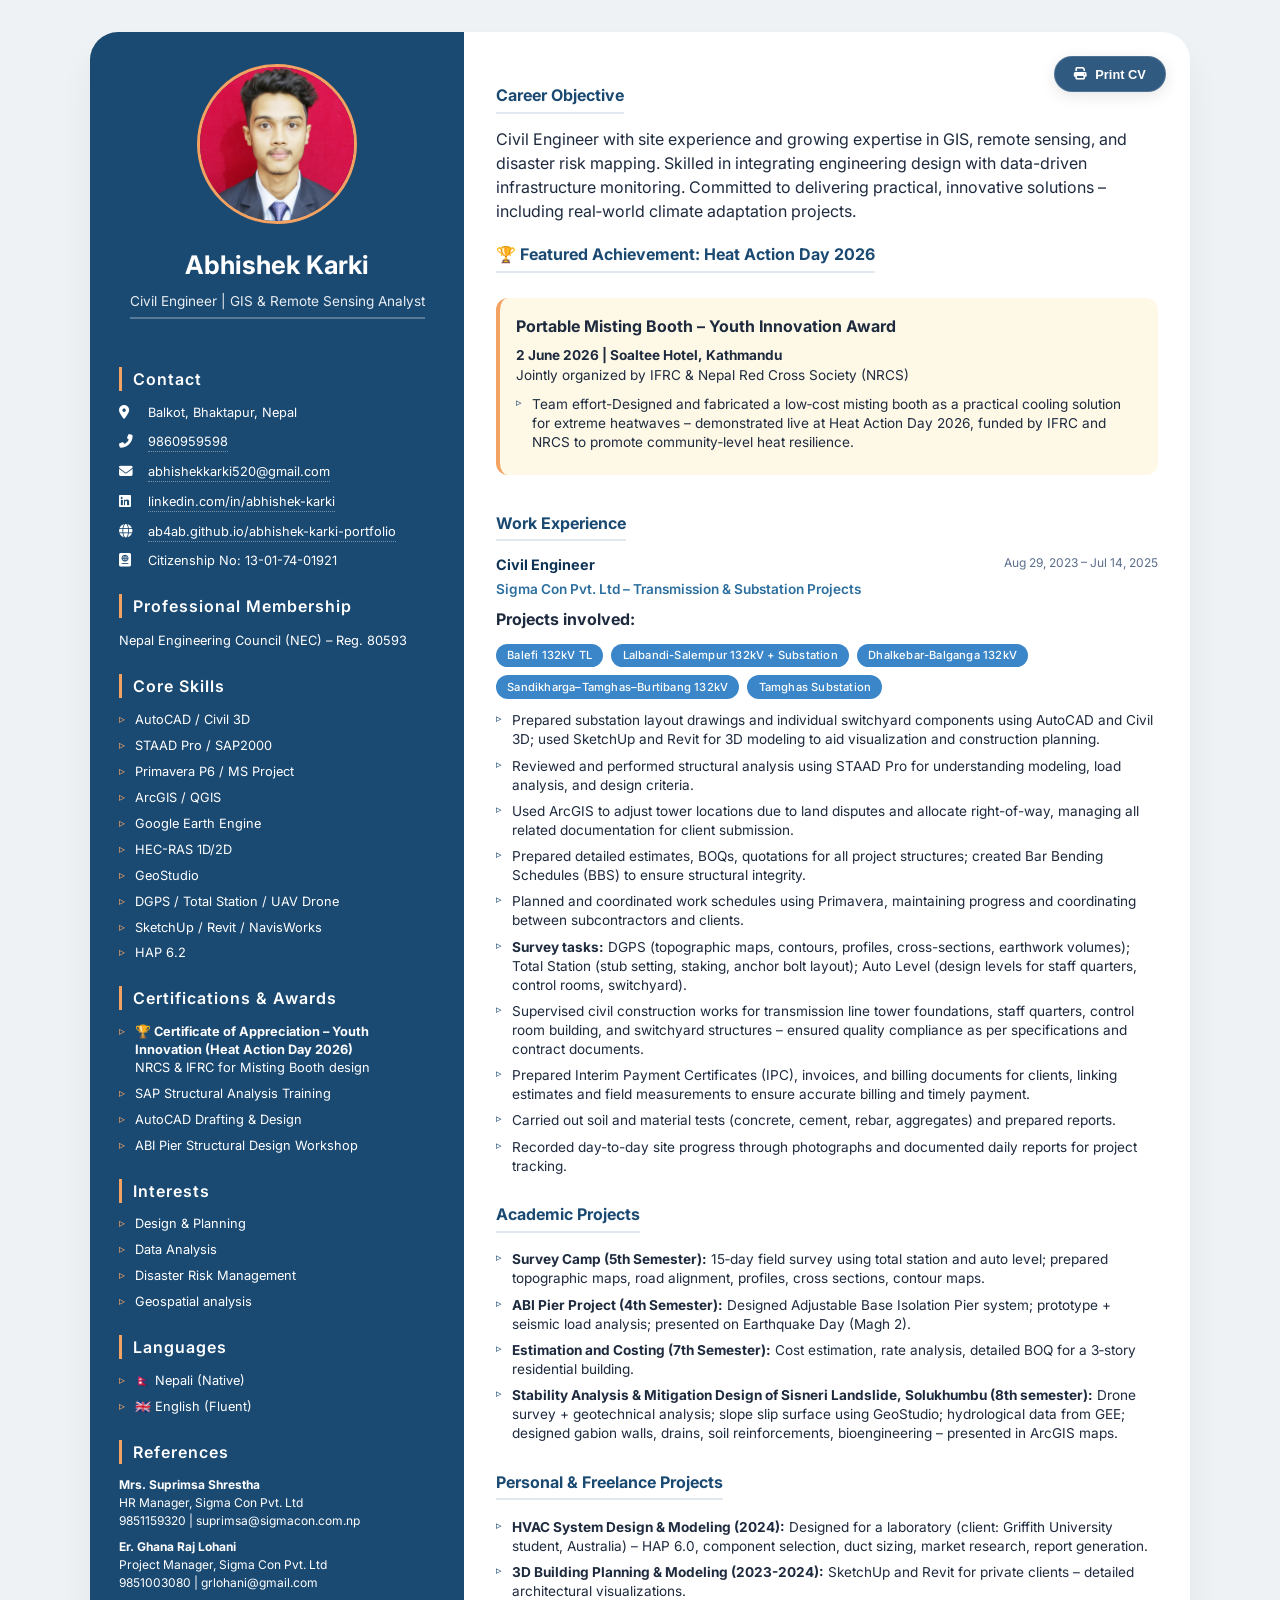
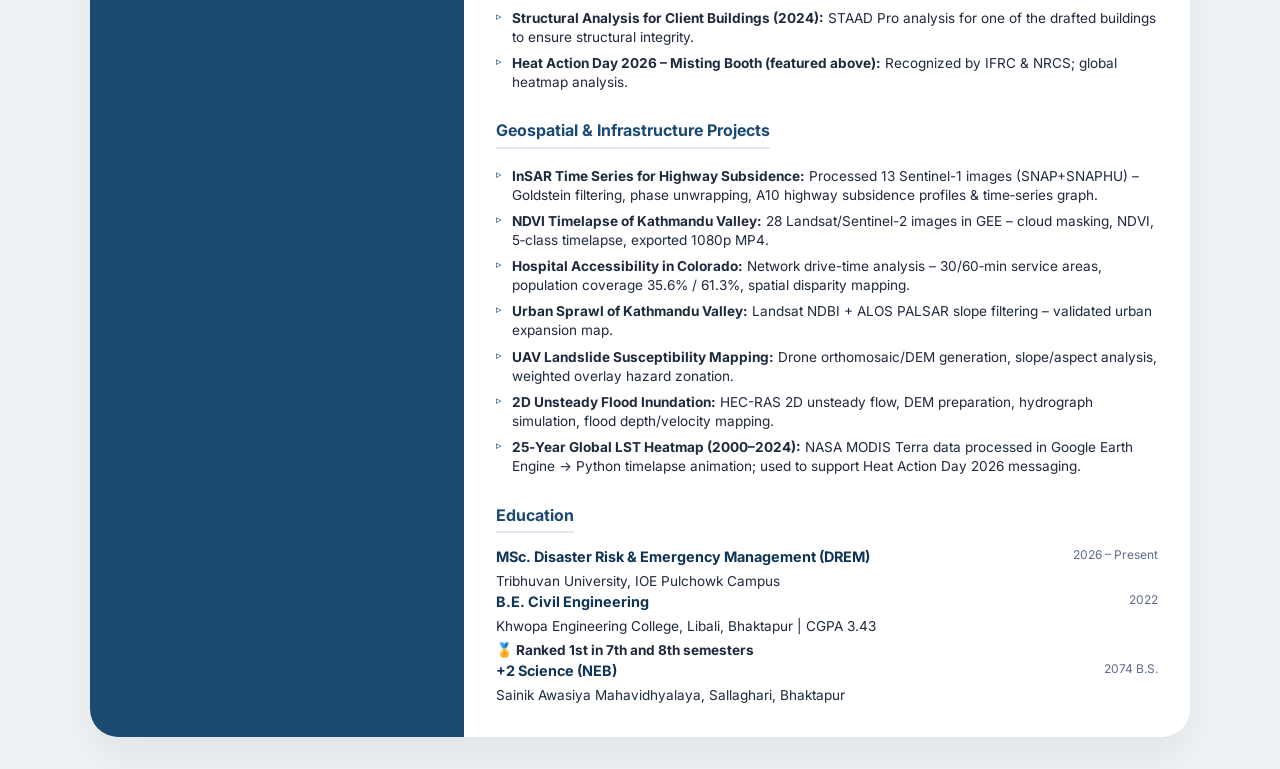
==== cv.html @ b24aa4c2 "cv" ====
<!DOCTYPE html>
<html lang="en">
<head>
  <meta charset="UTF-8">
  <meta name="viewport" content="width=device-width, initial-scale=1.0">
  <title>Abhishek Karki – CV</title>
  <link href="https://fonts.googleapis.com/css2?family=Inter:wght@300;400;500;600;700&display=swap" rel="stylesheet">
  <link rel="stylesheet" href="https://cdnjs.cloudflare.com/ajax/libs/font-awesome/6.4.0/css/all.min.css">
  <style>
    * { margin: 0; padding: 0; box-sizing: border-box; }
    body {
      background: #eef2f5;
      font-family: 'Inter', sans-serif;
      color: #1e2a3e;
      padding: 2rem;
      line-height: 1.5;
    }
    .cv-container {
      max-width: 1100px;
      margin: 0 auto;
      background: white;
      border-radius: 28px;
      box-shadow: 0 20px 35px rgba(0,0,0,0.05);
      overflow: hidden;
      position: relative;
    }
    .cv-inner {
      display: grid;
      grid-template-columns: 34% 66%;
    }
    .sidebar {
      background: #1a4972;
      color: white;
      padding: 2rem 1.8rem;
      text-align: center;
    }
    .profile-photo {
      width: 160px;
      height: 160px;
      border-radius: 50%;
      object-fit: cover;
      border: 3px solid #f4a261;
      margin-bottom: 1rem;
      background: #eef2fa;
    }
    .name { font-size: 1.6rem; font-weight: 700; margin-bottom: 0.25rem; }
    .title {
      font-size: 0.85rem;
      opacity: 0.9;
      margin-bottom: 1.5rem;
      border-bottom: 2px solid rgba(255,255,255,0.3);
      display: inline-block;
      padding-bottom: 0.3rem;
    }
    .section-title {
      font-size: 1rem;
      font-weight: 600;
      margin: 1.5rem 0 0.8rem 0;
      letter-spacing: 1px;
      border-left: 3px solid #f4a261;
      padding-left: 0.7rem;
      text-align: left;
    }
    .contact-info p {
      font-size: 0.8rem;
      margin-bottom: 0.6rem;
      display: flex;
      align-items: center;
      gap: 0.6rem;
      text-align: left;
    }
    .contact-info i { width: 1.2rem; font-size: 0.85rem; }
    .contact-info a {
      color: white;
      text-decoration: none;
      border-bottom: 1px dotted rgba(255,255,255,0.4);
      transition: border-color 0.2s;
    }
    .contact-info a:hover {
      border-bottom-color: #f4a261;
    }
    .skill-list {
      list-style: none;
      padding-left: 0;
      margin-top: 0.3rem;
      text-align: left;
    }
    .skill-list li {
      font-size: 0.8rem;
      margin-bottom: 0.5rem;
      padding-left: 1rem;
      position: relative;
      line-height: 1.4;
    }
    .skill-list li::before {
      content: "▹";
      position: absolute;
      left: 0;
      color: #f4a261;
      font-size: 0.75rem;
    }
    .main-content { padding: 2rem; }
    .main-section-title {
      font-size: 1rem;
      font-weight: 700;
      color: #1a4972;
      margin: 1.2rem 0 0.8rem 0;
      border-bottom: 2px solid #e2e8f0;
      padding-bottom: 0.3rem;
      display: inline-block;
    }
    .job-header {
      display: flex;
      justify-content: space-between;
      flex-wrap: wrap;
      font-weight: 700;
      margin-bottom: 0.2rem;
    }
    .job-title { font-size: 0.9rem; color: #0f3455; }
    .job-date { font-weight: normal; font-size: 0.75rem; color: #5b6e8c; }
    .company { font-weight: 600; font-size: 0.85rem; color: #2c6e9e; margin-bottom: 0.5rem; }
    .job-list, .project-list {
      list-style: none;
      padding-left: 0;
      margin-top: 0.3rem;
    }
    .job-list li, .project-list li {
      font-size: 0.85rem;
      margin-bottom: 0.45rem;
      padding-left: 1rem;
      position: relative;
      line-height: 1.4;
    }
    .job-list li::before, .project-list li::before {
      content: "▹";
      position: absolute;
      left: 0;
      color: #1a4972;
      font-size: 0.7rem;
    }
    .project-badge-list {
      display: flex;
      flex-wrap: wrap;
      gap: 0.5rem;
      margin: 0.8rem 0;
    }
    .project-badge {
      background: #3a86c8;
      color: white;
      padding: 0.2rem 0.7rem;
      border-radius: 30px;
      font-size: 0.7rem;
      font-weight: 500;
      letter-spacing: 0.2px;
      white-space: nowrap;
    }
    .edu-detail { margin-top: 0.2rem; font-size: 0.85rem; }

    .print-btn {
      position: absolute;
      top: 1.5rem;
      right: 1.5rem;
      padding: 0.6rem 1.2rem;
      border: 1px solid rgba(255,255,255,0.15);
      border-radius: 40px;
      background: rgba(26, 73, 114, 0.9);
      color: white;
      font-size: 0.8rem;
      font-weight: 600;
      cursor: pointer;
      display: flex;
      align-items: center;
      gap: 0.5rem;
      box-shadow: 0 4px 15px rgba(0,0,0,0.1);
      transition: all 0.2s ease;
      z-index: 100;
    }
    .print-btn:hover {
      background: #f4a261;
      transform: translateY(-2px);
      box-shadow: 0 6px 20px rgba(244,162,97,0.3);
    }
    @media print {
      .print-btn { display: none !important; }
      body { padding: 0 !important; background: white !important; }
      .cv-container { box-shadow: none !important; border-radius: 0 !important; max-width: 100% !important; margin: 0 !important; }
    }

    @media (max-width: 700px) {
      .cv-inner { grid-template-columns: 1fr; }
      body { padding: 1rem; }
      .profile-photo { width: 130px; height: 130px; }
      .print-btn { top: 1rem; right: 1rem; padding: 0.5rem 1rem; }
      .project-badge { white-space: normal; font-size: 0.65rem; }
    }
  </style>
</head>
<body>
<div class="cv-container">
  <button onclick="window.print()" class="print-btn" title="Print Resume"><i class="fas fa-print"></i> Print CV</button>
  <div class="cv-inner">
    <div class="sidebar">
      <img src="assets/cv.jpg" alt="Abhishek Karki" class="profile-photo">
      <div class="name">Abhishek Karki</div>
      <div class="title">Civil Engineer | GIS & Remote Sensing Analyst</div>
      
      <div class="section-title">Contact</div>
      <div class="contact-info">
        <p><i class="fas fa-map-marker-alt"></i> Balkot, Bhaktapur, Nepal</p>
        <p><i class="fas fa-phone-alt"></i> <a href="tel:9860959598">9860959598</a></p>
        <p><i class="fas fa-envelope"></i> <a href="mailto:abhishekkarki520@gmail.com">abhishekkarki520@gmail.com</a></p>
        <p><i class="fab fa-linkedin"></i> <a href="https://linkedin.com/in/abhishek-karki-9b034524a" target="_blank" rel="noopener noreferrer">linkedin.com/in/abhishek-karki</a></p>
        <p><i class="fas fa-globe"></i> <a href="https://ab4ab.github.io/abhishek-karki-portfolio/" target="_blank" rel="noopener noreferrer">ab4ab.github.io/abhishek-karki-portfolio</a></p>
        <p><i class="fas fa-passport"></i> Citizenship No: 13-01-74-01921</p>
      </div>

      <div class="section-title">Professional Membership</div>
      <div style="text-align: left; font-size: 0.8rem; margin-bottom: 0.5rem;">Nepal Engineering Council (NEC) – Reg. 80593</div>

      <div class="section-title">Core Skills</div>
      <ul class="skill-list"><li>AutoCAD / Civil 3D</li><li>STAAD Pro / SAP2000</li><li>Primavera P6 / MS Project</li><li>ArcGIS / QGIS</li><li>Google Earth Engine</li><li>HEC-RAS 1D/2D</li><li>GeoStudio</li><li>DGPS / Total Station / UAV Drone</li><li>SketchUp / Revit / NavisWorks</li><li>HAP 6.2</li></ul>

      <div class="section-title">Certifications & Awards</div>
      <ul class="skill-list">
         <li><strong>🏆 Certificate of Appreciation – Youth Innovation (Heat Action Day 2026)</strong><br>NRCS & IFRC for Misting Booth design</li>
         <li>SAP Structural Analysis Training</li>
        <li>AutoCAD Drafting & Design</li>
        <li>ABI Pier Structural Design Workshop</li>
       
      </ul>

      <div class="section-title">Interests</div>
      <ul class="skill-list"><li>Design & Planning</li><li>Data Analysis</li><li>Disaster Risk Management</li><li>Geospatial analysis</li></ul>

      <div class="section-title">Languages</div>
      <ul class="skill-list"><li>🇳🇵 Nepali (Native)</li><li>🇬🇧 English (Fluent)</li></ul>

      <div class="section-title">References</div>
      <div style="font-size: 0.75rem; margin-top: 0.3rem; text-align: left;">
        <p><strong>Mrs. Suprimsa Shrestha</strong><br>HR Manager, Sigma Con Pvt. Ltd<br>9851159320 | suprimsa@sigmacon.com.np</p>
        <p style="margin-top: 0.5rem;"><strong>Er. Ghana Raj Lohani</strong><br>Project Manager, Sigma Con Pvt. Ltd<br>9851003080 | grlohani@gmail.com</p>
      </div>
    </div>

    <div class="main-content">
      <div class="main-section-title">Career Objective</div>
      <p>Civil Engineer with site experience and growing expertise in GIS, remote sensing, and disaster risk mapping. Skilled in integrating engineering design with data-driven infrastructure monitoring. Committed to delivering practical, innovative solutions – including real‑world climate adaptation projects.</p>

      <!-- NEW: Heat Action Day 2026 Featured Achievement -->
      <div class="main-section-title">🏆 Featured Achievement: Heat Action Day 2026</div>
      <div style="background: #fef8e7; border-left: 4px solid #f4a261; padding: 1rem; margin: 0.8rem 0 1rem 0; border-radius: 12px;">
        <p style="font-weight: 700; margin-bottom: 0.4rem;">Portable Misting Booth – Youth Innovation Award</p>
        <p style="font-size: 0.85rem; margin-bottom: 0.6rem;"><strong>2 June 2026 | Soaltee Hotel, Kathmandu</strong><br>Jointly organized by IFRC & Nepal Red Cross Society (NRCS)</p>
        <ul class="job-list" style="margin-top: 0.2rem;">
          <li>Team effort-Designed and fabricated a low‑cost misting booth as a practical cooling solution for extreme heatwaves – demonstrated live at Heat Action Day 2026, funded by IFRC and NRCS to promote community‑level heat resilience.</li>
          
        </ul>
      
      </div>

      <div class="main-section-title">Work Experience</div>
      <div class="job">
        <div class="job-header"><span class="job-title">Civil Engineer</span><span class="job-date">Aug 29, 2023 – Jul 14, 2025</span></div>
        <div class="company">Sigma Con Pvt. Ltd – Transmission & Substation Projects</div>
        <div><strong>Projects involved:</strong></div>
        <div class="project-badge-list">
          <span class="project-badge">Balefi 132kV TL</span>
          <span class="project-badge">Lalbandi-Salempur 132kV + Substation</span>
          <span class="project-badge">Dhalkebar-Balganga 132kV</span>
          <span class="project-badge">Sandikharga–Tamghas–Burtibang 132kV</span>
          <span class="project-badge">Tamghas Substation</span>
        </div>
        <ul class="job-list">
          <li>Prepared substation layout drawings and individual switchyard components using AutoCAD and Civil 3D; used SketchUp and Revit for 3D modeling to aid visualization and construction planning.</li>
          <li>Reviewed and performed structural analysis using STAAD Pro for understanding modeling, load analysis, and design criteria.</li>
          <li>Used ArcGIS to adjust tower locations due to land disputes and allocate right-of-way, managing all related documentation for client submission.</li>
          <li>Prepared detailed estimates, BOQs, quotations for all project structures; created Bar Bending Schedules (BBS) to ensure structural integrity.</li>
          <li>Planned and coordinated work schedules using Primavera, maintaining progress and coordinating between subcontractors and clients.</li>
          <li><strong>Survey tasks:</strong> DGPS (topographic maps, contours, profiles, cross-sections, earthwork volumes); Total Station (stub setting, staking, anchor bolt layout); Auto Level (design levels for staff quarters, control rooms, switchyard).</li>
          <li>Supervised civil construction works for transmission line tower foundations, staff quarters, control room building, and switchyard structures – ensured quality compliance as per specifications and contract documents.</li>
          <li>Prepared Interim Payment Certificates (IPC), invoices, and billing documents for clients, linking estimates and field measurements to ensure accurate billing and timely payment.</li>
          <li>Carried out soil and material tests (concrete, cement, rebar, aggregates) and prepared reports.</li>
          <li>Recorded day-to-day site progress through photographs and documented daily reports for project tracking.</li>
        </ul>
      </div>

      <div class="main-section-title">Academic Projects</div>
      <ul class="job-list">
        <li><strong>Survey Camp (5th Semester):</strong> 15‑day field survey using total station and auto level; prepared topographic maps, road alignment, profiles, cross sections, contour maps.</li>
        <li><strong>ABI Pier Project (4th Semester):</strong> Designed Adjustable Base Isolation Pier system; prototype + seismic load analysis; presented on Earthquake Day (Magh 2).</li>
        <li><strong>Estimation and Costing (7th Semester):</strong> Cost estimation, rate analysis, detailed BOQ for a 3‑story residential building.</li>
        <li><strong>Stability Analysis & Mitigation Design of Sisneri Landslide, Solukhumbu (8th semester):</strong> Drone survey + geotechnical analysis; slope slip surface using GeoStudio; hydrological data from GEE; designed gabion walls, drains, soil reinforcements, bioengineering – presented in ArcGIS maps.</li>
      </ul>

      <div class="main-section-title">Personal & Freelance Projects</div>
      <ul class="job-list">
        <li><strong>HVAC System Design & Modeling (2024):</strong> Designed for a laboratory (client: Griffith University student, Australia) – HAP 6.0, component selection, duct sizing, market research, report generation.</li>
        <li><strong>3D Building Planning & Modeling (2023-2024):</strong> SketchUp and Revit for private clients – detailed architectural visualizations.</li>
        <li><strong>Structural Analysis for Client Buildings (2024):</strong> STAAD Pro analysis for one of the drafted buildings to ensure structural integrity.</li>
        <li><strong>Heat Action Day 2026 – Misting Booth (featured above):</strong> Recognized by IFRC & NRCS; global heatmap analysis.</li>
      </ul>

      <div class="main-section-title">Geospatial & Infrastructure Projects</div>
      <ul class="job-list">
        <li><strong>InSAR Time Series for Highway Subsidence:</strong> Processed 13 Sentinel-1 images (SNAP+SNAPHU) – Goldstein filtering, phase unwrapping, A10 highway subsidence profiles & time‑series graph.</li>
        <li><strong>NDVI Timelapse of Kathmandu Valley:</strong> 28 Landsat/Sentinel-2 images in GEE – cloud masking, NDVI, 5‑class timelapse, exported 1080p MP4.</li>
        <li><strong>Hospital Accessibility in Colorado:</strong> Network drive-time analysis – 30/60‑min service areas, population coverage 35.6% / 61.3%, spatial disparity mapping.</li>
        <li><strong>Urban Sprawl of Kathmandu Valley:</strong> Landsat NDBI + ALOS PALSAR slope filtering – validated urban expansion map.</li>
        <li><strong>UAV Landslide Susceptibility Mapping:</strong> Drone orthomosaic/DEM generation, slope/aspect analysis, weighted overlay hazard zonation.</li>
        <li><strong>2D Unsteady Flood Inundation:</strong> HEC-RAS 2D unsteady flow, DEM preparation, hydrograph simulation, flood depth/velocity mapping.</li>
        <li><strong>25‑Year Global LST Heatmap (2000–2024):</strong> NASA MODIS Terra data processed in Google Earth Engine → Python timelapse animation; used to support Heat Action Day 2026 messaging.</li>
      </ul>

      <div class="main-section-title">Education</div>
      <div class="job">
        <div class="job-header"><span class="job-title">MSc. Disaster Risk & Emergency Management (DREM)</span><span class="job-date">2026 – Present</span></div>
        <div class="edu-detail">Tribhuvan University, IOE Pulchowk Campus</div>
      </div>
      <div class="job">
        <div class="job-header"><span class="job-title">B.E. Civil Engineering</span><span class="job-date">2022</span></div>
        <div class="edu-detail">Khwopa Engineering College, Libali, Bhaktapur | CGPA 3.43</div>
        <div class="edu-detail"><strong>🏅 Ranked 1st in 7th and 8th semesters</strong></div>
      </div>
      <div class="job">
        <div class="job-header"><span class="job-title">+2 Science (NEB)</span><span class="job-date">2074 B.S.</span></div>
        <div class="edu-detail">Sainik Awasiya Mahavidhyalaya, Sallaghari, Bhaktapur</div>
      </div>
    </div>
  </div>
</div>
</body>
</html>
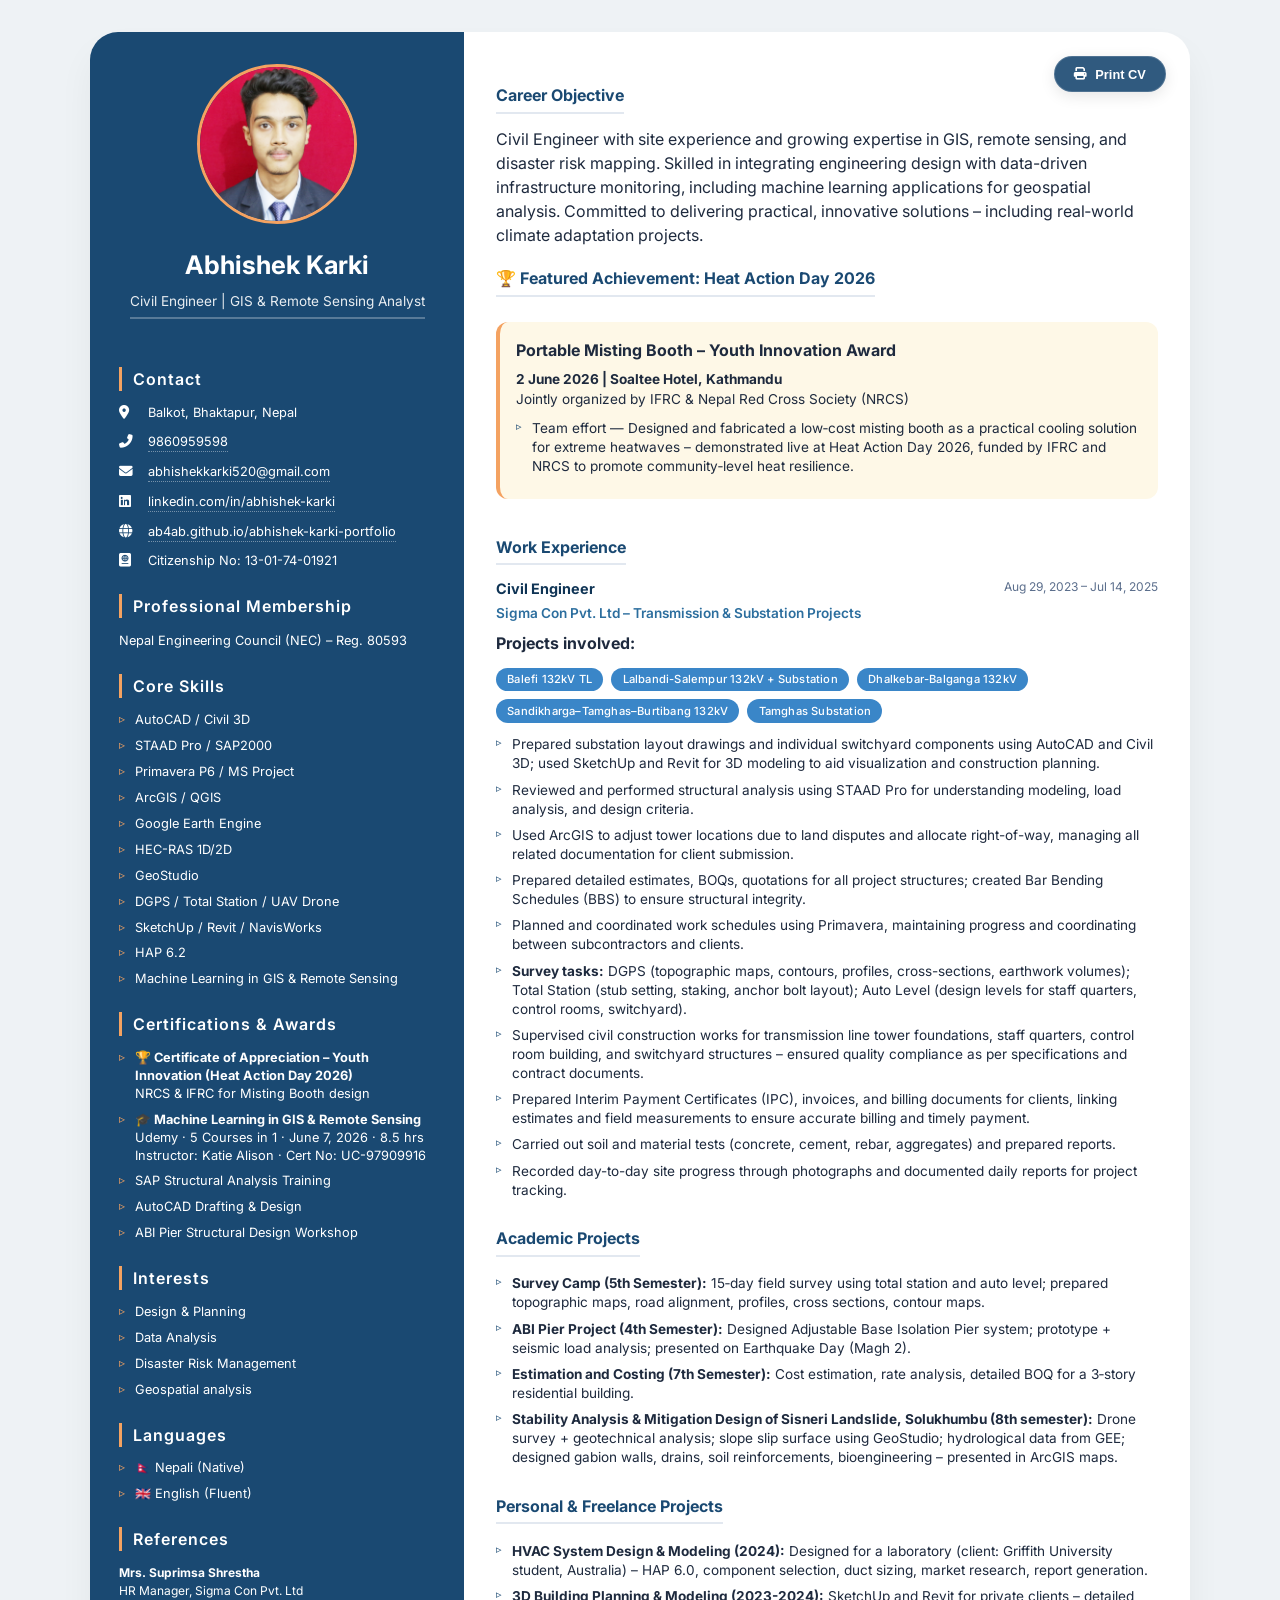
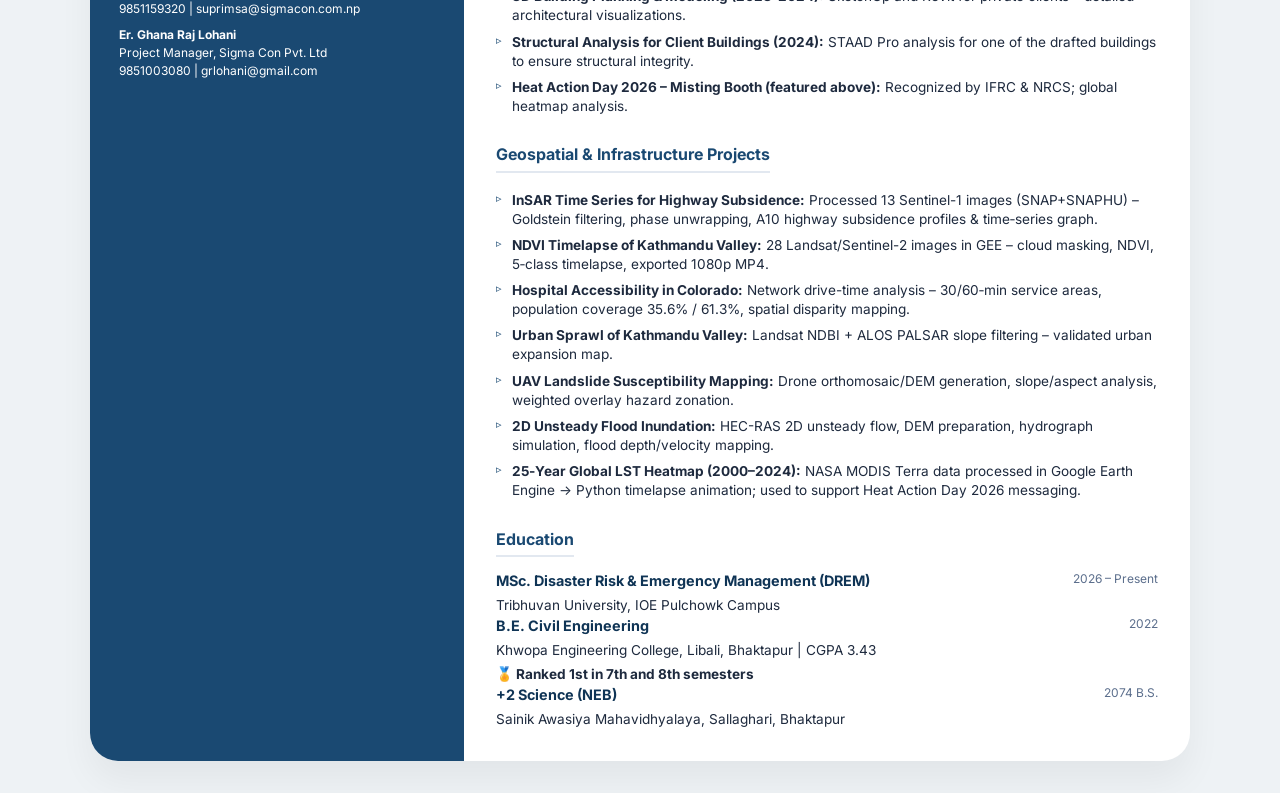
==== commit 25d2e98f: "cv" ====
--- a/cv.html
+++ b/cv.html
@@ -76,9 +76,7 @@
       border-bottom: 1px dotted rgba(255,255,255,0.4);
       transition: border-color 0.2s;
     }
-    .contact-info a:hover {
-      border-bottom-color: #f4a261;
-    }
+    .contact-info a:hover { border-bottom-color: #f4a261; }
     .skill-list {
       list-style: none;
       padding-left: 0;
@@ -155,7 +153,6 @@
       white-space: nowrap;
     }
     .edu-detail { margin-top: 0.2rem; font-size: 0.85rem; }
-
     .print-btn {
       position: absolute;
       top: 1.5rem;
@@ -185,7 +182,6 @@
       body { padding: 0 !important; background: white !important; }
       .cv-container { box-shadow: none !important; border-radius: 0 !important; max-width: 100% !important; margin: 0 !important; }
     }
-
     @media (max-width: 700px) {
       .cv-inner { grid-template-columns: 1fr; }
       body { padding: 1rem; }
@@ -203,7 +199,7 @@
       <img src="assets/cv.jpg" alt="Abhishek Karki" class="profile-photo">
       <div class="name">Abhishek Karki</div>
       <div class="title">Civil Engineer | GIS & Remote Sensing Analyst</div>
-      
+ 
       <div class="section-title">Contact</div>
       <div class="contact-info">
         <p><i class="fas fa-map-marker-alt"></i> Balkot, Bhaktapur, Nepal</p>
@@ -213,55 +209,72 @@
         <p><i class="fas fa-globe"></i> <a href="https://ab4ab.github.io/abhishek-karki-portfolio/" target="_blank" rel="noopener noreferrer">ab4ab.github.io/abhishek-karki-portfolio</a></p>
         <p><i class="fas fa-passport"></i> Citizenship No: 13-01-74-01921</p>
       </div>
-
+ 
       <div class="section-title">Professional Membership</div>
       <div style="text-align: left; font-size: 0.8rem; margin-bottom: 0.5rem;">Nepal Engineering Council (NEC) – Reg. 80593</div>
-
+ 
       <div class="section-title">Core Skills</div>
-      <ul class="skill-list"><li>AutoCAD / Civil 3D</li><li>STAAD Pro / SAP2000</li><li>Primavera P6 / MS Project</li><li>ArcGIS / QGIS</li><li>Google Earth Engine</li><li>HEC-RAS 1D/2D</li><li>GeoStudio</li><li>DGPS / Total Station / UAV Drone</li><li>SketchUp / Revit / NavisWorks</li><li>HAP 6.2</li></ul>
-
-      <div class="section-title">Certifications & Awards</div>
       <ul class="skill-list">
-         <li><strong>🏆 Certificate of Appreciation – Youth Innovation (Heat Action Day 2026)</strong><br>NRCS & IFRC for Misting Booth design</li>
-         <li>SAP Structural Analysis Training</li>
-        <li>AutoCAD Drafting & Design</li>
+        <li>AutoCAD / Civil 3D</li>
+        <li>STAAD Pro / SAP2000</li>
+        <li>Primavera P6 / MS Project</li>
+        <li>ArcGIS / QGIS</li>
+        <li>Google Earth Engine</li>
+        <li>HEC-RAS 1D/2D</li>
+        <li>GeoStudio</li>
+        <li>DGPS / Total Station / UAV Drone</li>
+        <li>SketchUp / Revit / NavisWorks</li>
+        <li>HAP 6.2</li>
+        <li>Machine Learning in GIS &amp; Remote Sensing</li>
+      </ul>
+ 
+      <div class="section-title">Certifications &amp; Awards</div>
+      <ul class="skill-list">
+        <li><strong>🏆 Certificate of Appreciation – Youth Innovation (Heat Action Day 2026)</strong><br>NRCS &amp; IFRC for Misting Booth design</li>
+        <li><strong>🎓 Machine Learning in GIS &amp; Remote Sensing</strong><br>Udemy · 5 Courses in 1 · June 7, 2026 · 8.5 hrs<br>Instructor: Katie Alison · Cert No: UC-97909916</li>
+        <li>SAP Structural Analysis Training</li>
+        <li>AutoCAD Drafting &amp; Design</li>
         <li>ABI Pier Structural Design Workshop</li>
-       
-      </ul>
-
+      </ul>
+ 
       <div class="section-title">Interests</div>
-      <ul class="skill-list"><li>Design & Planning</li><li>Data Analysis</li><li>Disaster Risk Management</li><li>Geospatial analysis</li></ul>
-
+      <ul class="skill-list">
+        <li>Design &amp; Planning</li>
+        <li>Data Analysis</li>
+        <li>Disaster Risk Management</li>
+        <li>Geospatial analysis</li>
+      </ul>
+ 
       <div class="section-title">Languages</div>
-      <ul class="skill-list"><li>🇳🇵 Nepali (Native)</li><li>🇬🇧 English (Fluent)</li></ul>
-
+      <ul class="skill-list">
+        <li>🇳🇵 Nepali (Native)</li>
+        <li>🇬🇧 English (Fluent)</li>
+      </ul>
+ 
       <div class="section-title">References</div>
       <div style="font-size: 0.75rem; margin-top: 0.3rem; text-align: left;">
         <p><strong>Mrs. Suprimsa Shrestha</strong><br>HR Manager, Sigma Con Pvt. Ltd<br>9851159320 | suprimsa@sigmacon.com.np</p>
         <p style="margin-top: 0.5rem;"><strong>Er. Ghana Raj Lohani</strong><br>Project Manager, Sigma Con Pvt. Ltd<br>9851003080 | grlohani@gmail.com</p>
       </div>
     </div>
-
+ 
     <div class="main-content">
       <div class="main-section-title">Career Objective</div>
-      <p>Civil Engineer with site experience and growing expertise in GIS, remote sensing, and disaster risk mapping. Skilled in integrating engineering design with data-driven infrastructure monitoring. Committed to delivering practical, innovative solutions – including real‑world climate adaptation projects.</p>
-
-      <!-- NEW: Heat Action Day 2026 Featured Achievement -->
+      <p>Civil Engineer with site experience and growing expertise in GIS, remote sensing, and disaster risk mapping. Skilled in integrating engineering design with data-driven infrastructure monitoring, including machine learning applications for geospatial analysis. Committed to delivering practical, innovative solutions – including real‑world climate adaptation projects.</p>
+ 
       <div class="main-section-title">🏆 Featured Achievement: Heat Action Day 2026</div>
       <div style="background: #fef8e7; border-left: 4px solid #f4a261; padding: 1rem; margin: 0.8rem 0 1rem 0; border-radius: 12px;">
         <p style="font-weight: 700; margin-bottom: 0.4rem;">Portable Misting Booth – Youth Innovation Award</p>
-        <p style="font-size: 0.85rem; margin-bottom: 0.6rem;"><strong>2 June 2026 | Soaltee Hotel, Kathmandu</strong><br>Jointly organized by IFRC & Nepal Red Cross Society (NRCS)</p>
+        <p style="font-size: 0.85rem; margin-bottom: 0.6rem;"><strong>2 June 2026 | Soaltee Hotel, Kathmandu</strong><br>Jointly organized by IFRC &amp; Nepal Red Cross Society (NRCS)</p>
         <ul class="job-list" style="margin-top: 0.2rem;">
-          <li>Team effort-Designed and fabricated a low‑cost misting booth as a practical cooling solution for extreme heatwaves – demonstrated live at Heat Action Day 2026, funded by IFRC and NRCS to promote community‑level heat resilience.</li>
-          
+          <li>Team effort — Designed and fabricated a low‑cost misting booth as a practical cooling solution for extreme heatwaves – demonstrated live at Heat Action Day 2026, funded by IFRC and NRCS to promote community‑level heat resilience.</li>
         </ul>
-      
-      </div>
-
+      </div>
+ 
       <div class="main-section-title">Work Experience</div>
       <div class="job">
         <div class="job-header"><span class="job-title">Civil Engineer</span><span class="job-date">Aug 29, 2023 – Jul 14, 2025</span></div>
-        <div class="company">Sigma Con Pvt. Ltd – Transmission & Substation Projects</div>
+        <div class="company">Sigma Con Pvt. Ltd – Transmission &amp; Substation Projects</div>
         <div><strong>Projects involved:</strong></div>
         <div class="project-badge-list">
           <span class="project-badge">Balefi 132kV TL</span>
@@ -283,26 +296,26 @@
           <li>Recorded day-to-day site progress through photographs and documented daily reports for project tracking.</li>
         </ul>
       </div>
-
+ 
       <div class="main-section-title">Academic Projects</div>
       <ul class="job-list">
         <li><strong>Survey Camp (5th Semester):</strong> 15‑day field survey using total station and auto level; prepared topographic maps, road alignment, profiles, cross sections, contour maps.</li>
         <li><strong>ABI Pier Project (4th Semester):</strong> Designed Adjustable Base Isolation Pier system; prototype + seismic load analysis; presented on Earthquake Day (Magh 2).</li>
         <li><strong>Estimation and Costing (7th Semester):</strong> Cost estimation, rate analysis, detailed BOQ for a 3‑story residential building.</li>
-        <li><strong>Stability Analysis & Mitigation Design of Sisneri Landslide, Solukhumbu (8th semester):</strong> Drone survey + geotechnical analysis; slope slip surface using GeoStudio; hydrological data from GEE; designed gabion walls, drains, soil reinforcements, bioengineering – presented in ArcGIS maps.</li>
-      </ul>
-
-      <div class="main-section-title">Personal & Freelance Projects</div>
+        <li><strong>Stability Analysis &amp; Mitigation Design of Sisneri Landslide, Solukhumbu (8th semester):</strong> Drone survey + geotechnical analysis; slope slip surface using GeoStudio; hydrological data from GEE; designed gabion walls, drains, soil reinforcements, bioengineering – presented in ArcGIS maps.</li>
+      </ul>
+ 
+      <div class="main-section-title">Personal &amp; Freelance Projects</div>
       <ul class="job-list">
-        <li><strong>HVAC System Design & Modeling (2024):</strong> Designed for a laboratory (client: Griffith University student, Australia) – HAP 6.0, component selection, duct sizing, market research, report generation.</li>
-        <li><strong>3D Building Planning & Modeling (2023-2024):</strong> SketchUp and Revit for private clients – detailed architectural visualizations.</li>
+        <li><strong>HVAC System Design &amp; Modeling (2024):</strong> Designed for a laboratory (client: Griffith University student, Australia) – HAP 6.0, component selection, duct sizing, market research, report generation.</li>
+        <li><strong>3D Building Planning &amp; Modeling (2023-2024):</strong> SketchUp and Revit for private clients – detailed architectural visualizations.</li>
         <li><strong>Structural Analysis for Client Buildings (2024):</strong> STAAD Pro analysis for one of the drafted buildings to ensure structural integrity.</li>
-        <li><strong>Heat Action Day 2026 – Misting Booth (featured above):</strong> Recognized by IFRC & NRCS; global heatmap analysis.</li>
-      </ul>
-
-      <div class="main-section-title">Geospatial & Infrastructure Projects</div>
+        <li><strong>Heat Action Day 2026 – Misting Booth (featured above):</strong> Recognized by IFRC &amp; NRCS; global heatmap analysis.</li>
+      </ul>
+ 
+      <div class="main-section-title">Geospatial &amp; Infrastructure Projects</div>
       <ul class="job-list">
-        <li><strong>InSAR Time Series for Highway Subsidence:</strong> Processed 13 Sentinel-1 images (SNAP+SNAPHU) – Goldstein filtering, phase unwrapping, A10 highway subsidence profiles & time‑series graph.</li>
+        <li><strong>InSAR Time Series for Highway Subsidence:</strong> Processed 13 Sentinel-1 images (SNAP+SNAPHU) – Goldstein filtering, phase unwrapping, A10 highway subsidence profiles &amp; time‑series graph.</li>
         <li><strong>NDVI Timelapse of Kathmandu Valley:</strong> 28 Landsat/Sentinel-2 images in GEE – cloud masking, NDVI, 5‑class timelapse, exported 1080p MP4.</li>
         <li><strong>Hospital Accessibility in Colorado:</strong> Network drive-time analysis – 30/60‑min service areas, population coverage 35.6% / 61.3%, spatial disparity mapping.</li>
         <li><strong>Urban Sprawl of Kathmandu Valley:</strong> Landsat NDBI + ALOS PALSAR slope filtering – validated urban expansion map.</li>
@@ -310,10 +323,10 @@
         <li><strong>2D Unsteady Flood Inundation:</strong> HEC-RAS 2D unsteady flow, DEM preparation, hydrograph simulation, flood depth/velocity mapping.</li>
         <li><strong>25‑Year Global LST Heatmap (2000–2024):</strong> NASA MODIS Terra data processed in Google Earth Engine → Python timelapse animation; used to support Heat Action Day 2026 messaging.</li>
       </ul>
-
+ 
       <div class="main-section-title">Education</div>
       <div class="job">
-        <div class="job-header"><span class="job-title">MSc. Disaster Risk & Emergency Management (DREM)</span><span class="job-date">2026 – Present</span></div>
+        <div class="job-header"><span class="job-title">MSc. Disaster Risk &amp; Emergency Management (DREM)</span><span class="job-date">2026 – Present</span></div>
         <div class="edu-detail">Tribhuvan University, IOE Pulchowk Campus</div>
       </div>
       <div class="job">
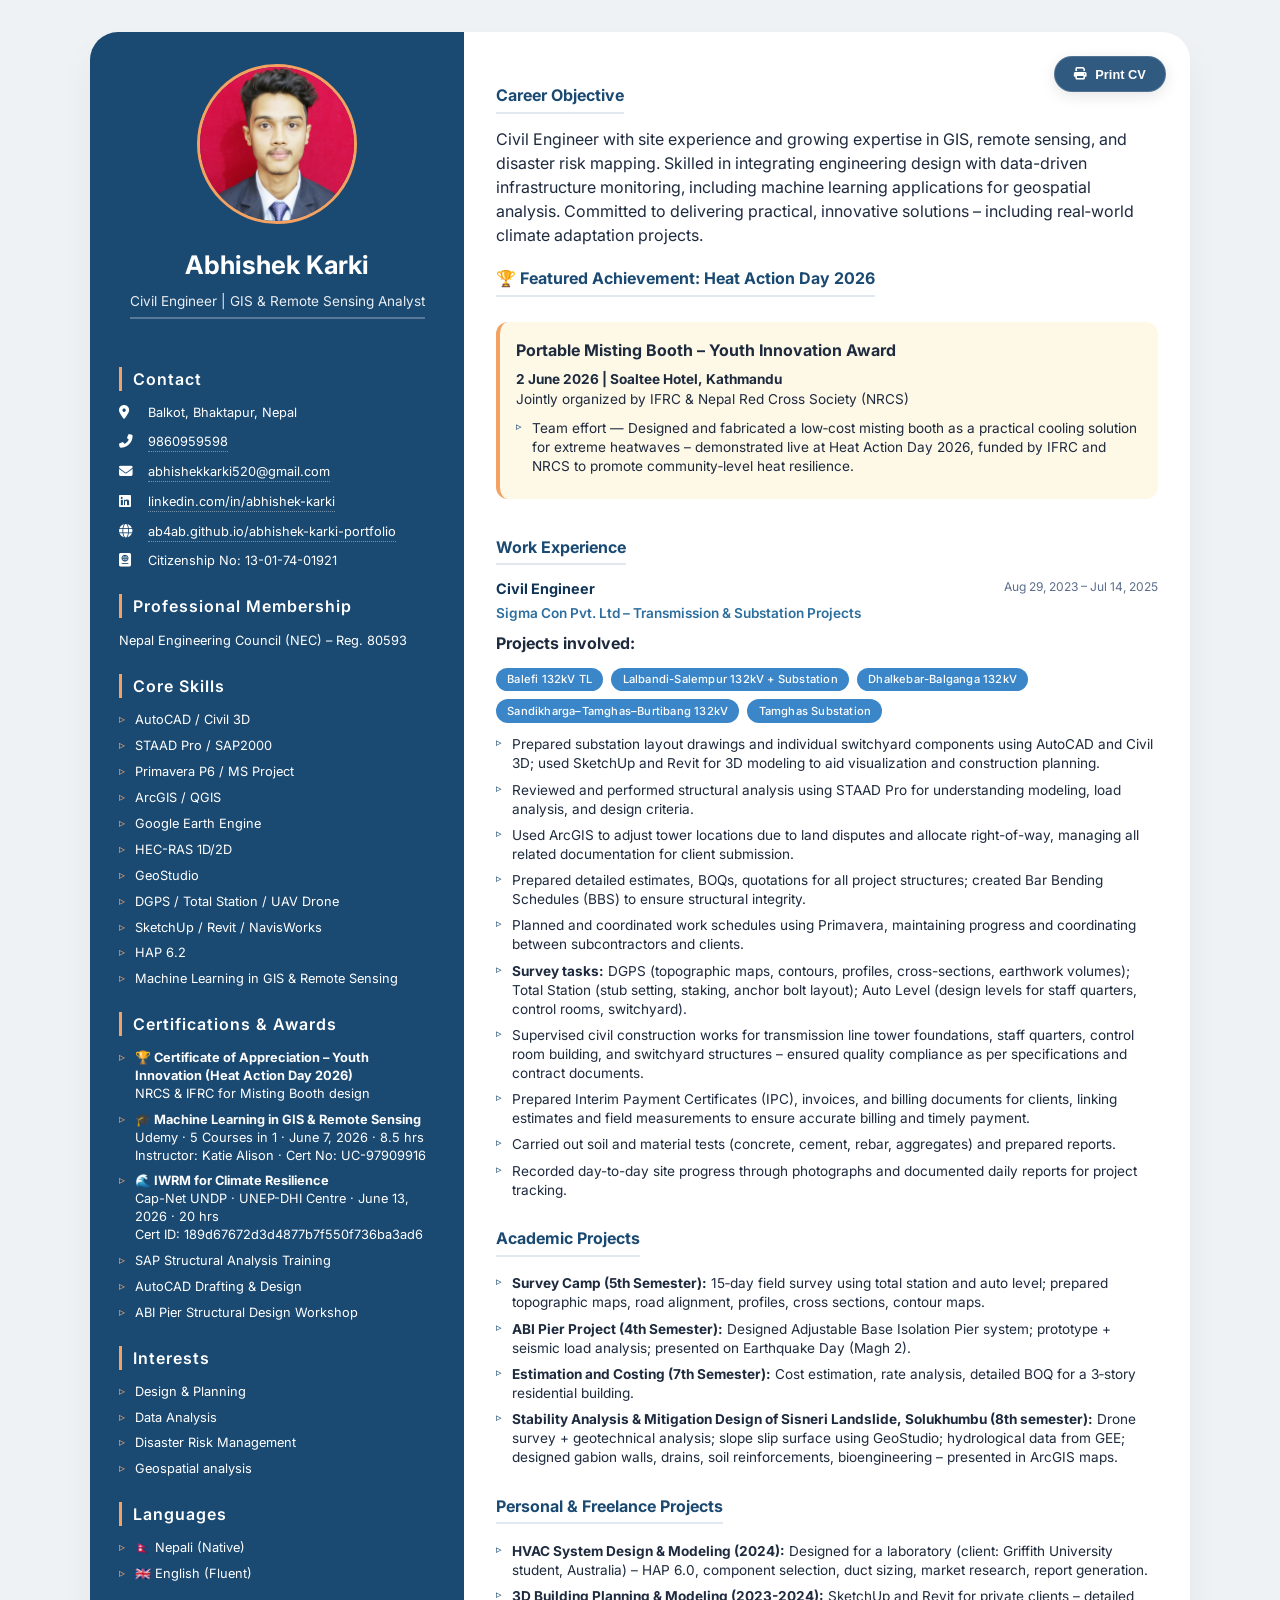
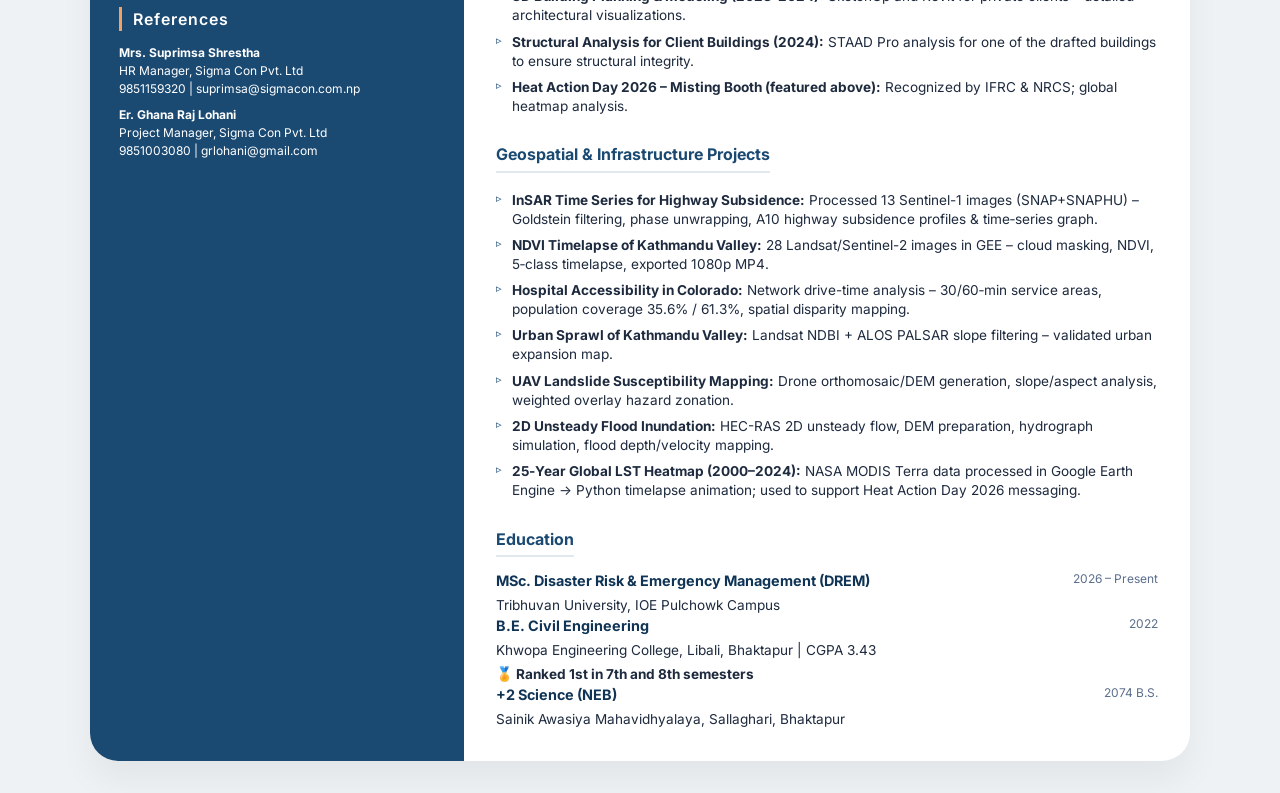
==== commit 240e8914: "cv" ====
--- a/cv.html
+++ b/cv.html
@@ -232,6 +232,7 @@
       <ul class="skill-list">
         <li><strong>🏆 Certificate of Appreciation – Youth Innovation (Heat Action Day 2026)</strong><br>NRCS &amp; IFRC for Misting Booth design</li>
         <li><strong>🎓 Machine Learning in GIS &amp; Remote Sensing</strong><br>Udemy · 5 Courses in 1 · June 7, 2026 · 8.5 hrs<br>Instructor: Katie Alison · Cert No: UC-97909916</li>
+        <li><strong>🌊 IWRM for Climate Resilience</strong><br>Cap-Net UNDP · UNEP-DHI Centre · June 13, 2026 · 20 hrs<br>Cert ID: 189d67672d3d4877b7f550f736ba3ad6</li>
         <li>SAP Structural Analysis Training</li>
         <li>AutoCAD Drafting &amp; Design</li>
         <li>ABI Pier Structural Design Workshop</li>
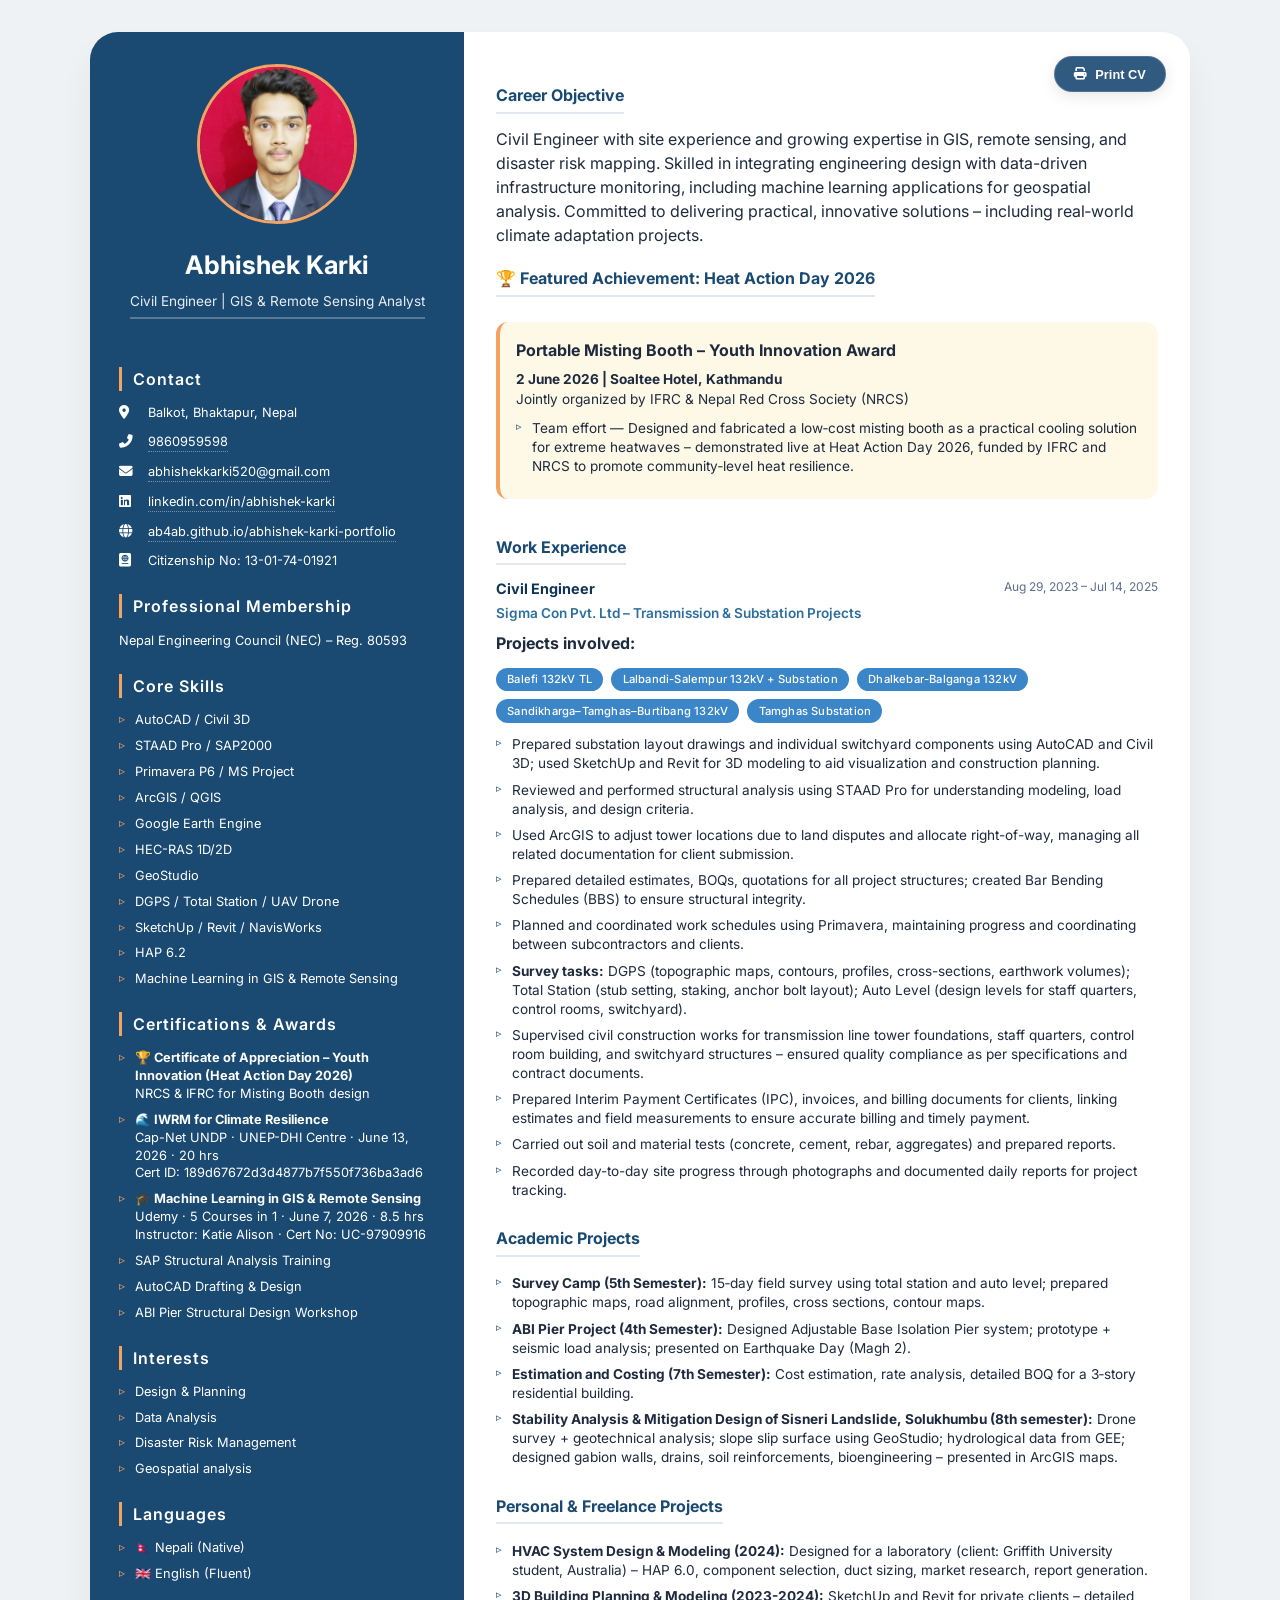
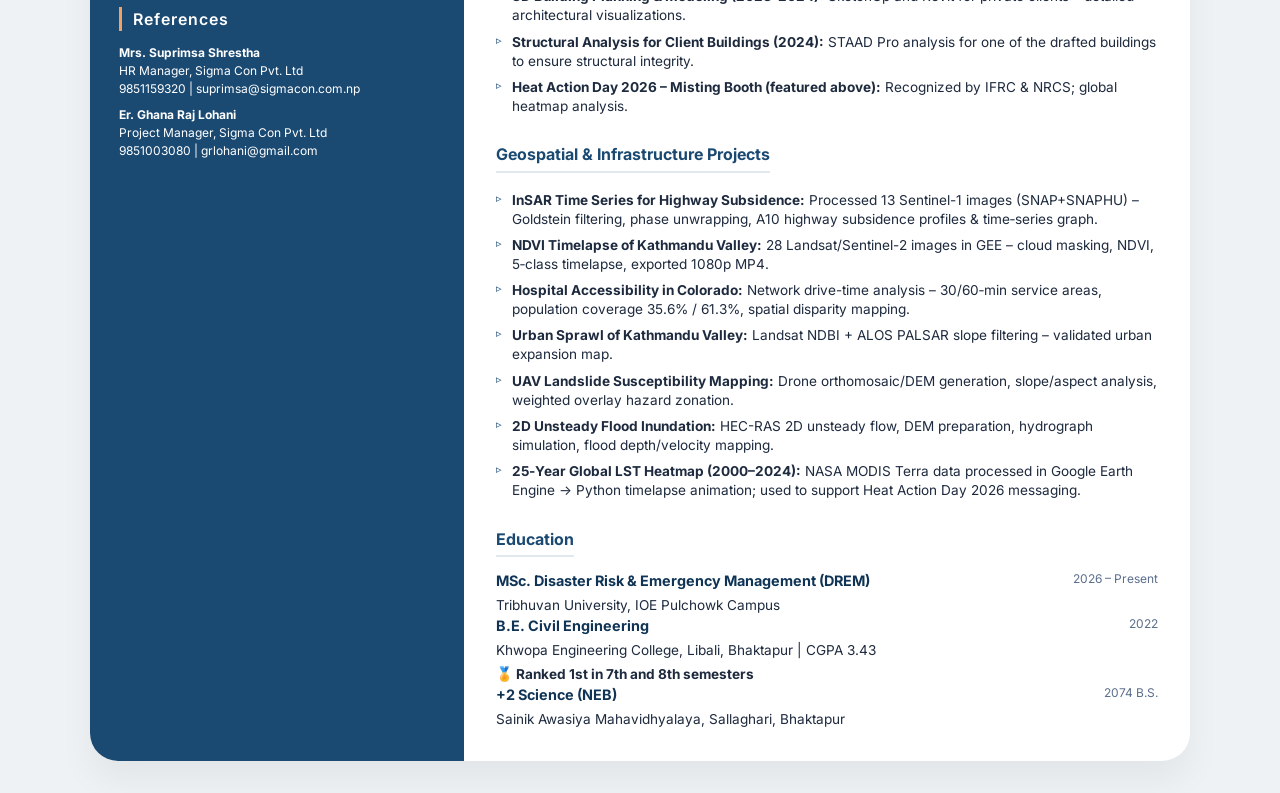
==== commit 9deda6d0: "cv" ====
--- a/cv.html
+++ b/cv.html
@@ -231,8 +231,8 @@
       <div class="section-title">Certifications &amp; Awards</div>
       <ul class="skill-list">
         <li><strong>🏆 Certificate of Appreciation – Youth Innovation (Heat Action Day 2026)</strong><br>NRCS &amp; IFRC for Misting Booth design</li>
+        <li><strong>🌊 IWRM for Climate Resilience</strong><br>Cap-Net UNDP · UNEP-DHI Centre · June 13, 2026 · 20 hrs<br>Cert ID: 189d67672d3d4877b7f550f736ba3ad6</li>
         <li><strong>🎓 Machine Learning in GIS &amp; Remote Sensing</strong><br>Udemy · 5 Courses in 1 · June 7, 2026 · 8.5 hrs<br>Instructor: Katie Alison · Cert No: UC-97909916</li>
-        <li><strong>🌊 IWRM for Climate Resilience</strong><br>Cap-Net UNDP · UNEP-DHI Centre · June 13, 2026 · 20 hrs<br>Cert ID: 189d67672d3d4877b7f550f736ba3ad6</li>
         <li>SAP Structural Analysis Training</li>
         <li>AutoCAD Drafting &amp; Design</li>
         <li>ABI Pier Structural Design Workshop</li>
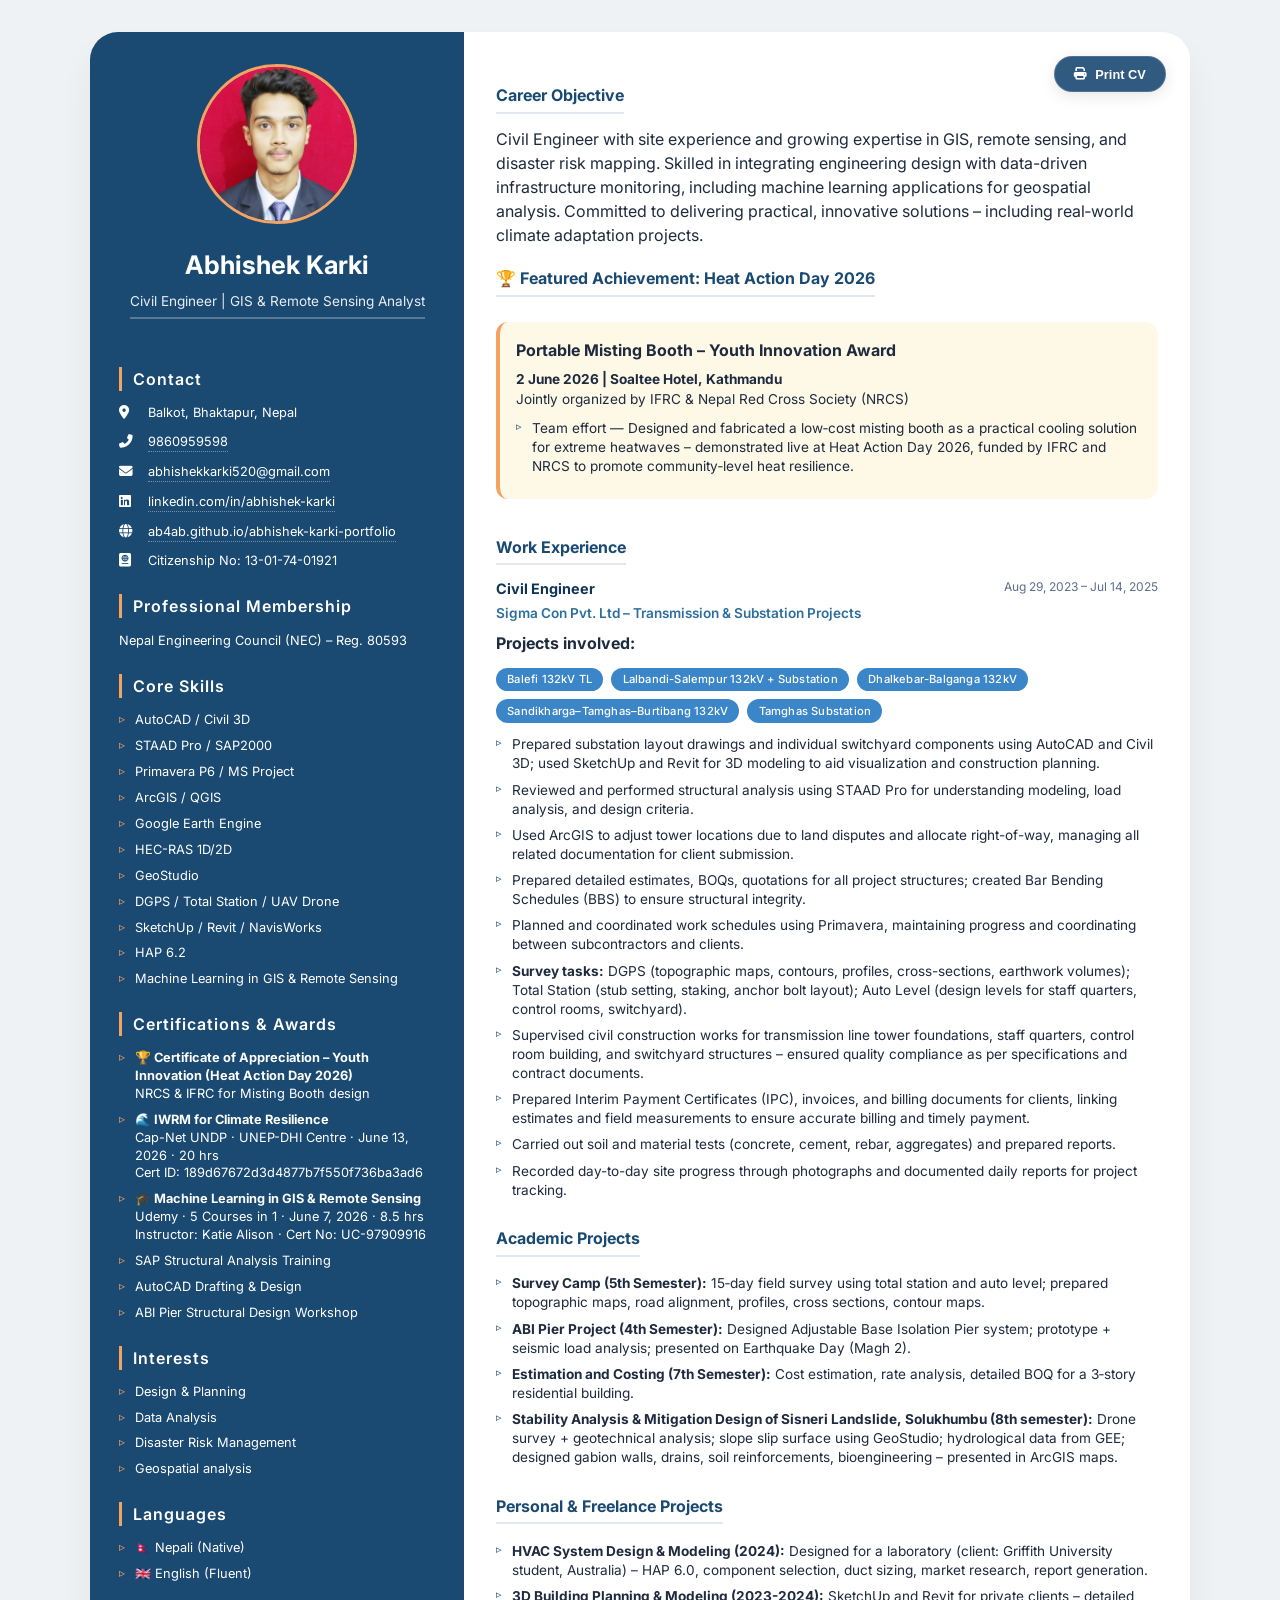
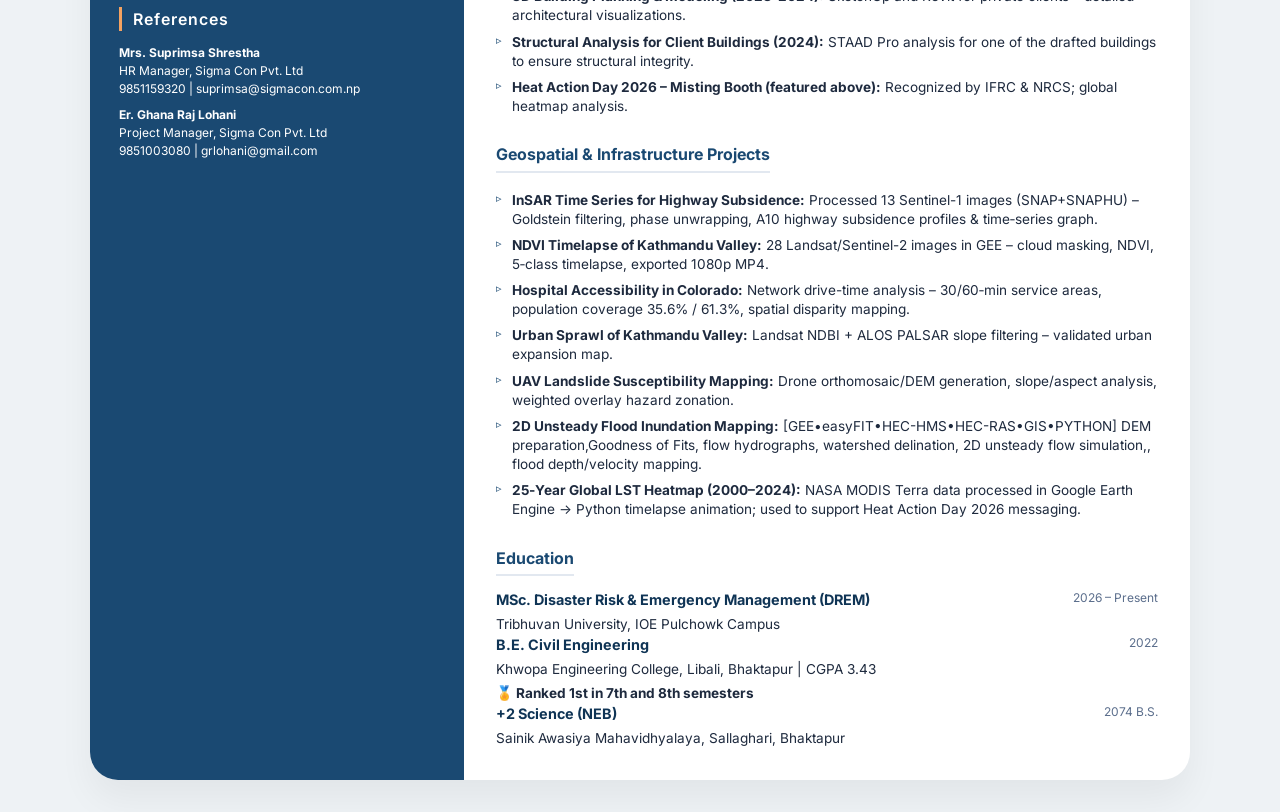
==== commit 916fb463: "cv" ====
--- a/cv.html
+++ b/cv.html
@@ -321,7 +321,7 @@
         <li><strong>Hospital Accessibility in Colorado:</strong> Network drive-time analysis – 30/60‑min service areas, population coverage 35.6% / 61.3%, spatial disparity mapping.</li>
         <li><strong>Urban Sprawl of Kathmandu Valley:</strong> Landsat NDBI + ALOS PALSAR slope filtering – validated urban expansion map.</li>
         <li><strong>UAV Landslide Susceptibility Mapping:</strong> Drone orthomosaic/DEM generation, slope/aspect analysis, weighted overlay hazard zonation.</li>
-        <li><strong>2D Unsteady Flood Inundation:</strong> HEC-RAS 2D unsteady flow, DEM preparation, hydrograph simulation, flood depth/velocity mapping.</li>
+        <li><strong>2D Unsteady Flood Inundation Mapping:</strong> [GEE•easyFIT•HEC-HMS•HEC-RAS•GIS•PYTHON]  DEM preparation,Goodness of Fits, flow hydrographs, watershed delination, 2D unsteady flow simulation,, flood depth/velocity mapping.</li>
         <li><strong>25‑Year Global LST Heatmap (2000–2024):</strong> NASA MODIS Terra data processed in Google Earth Engine → Python timelapse animation; used to support Heat Action Day 2026 messaging.</li>
       </ul>
  
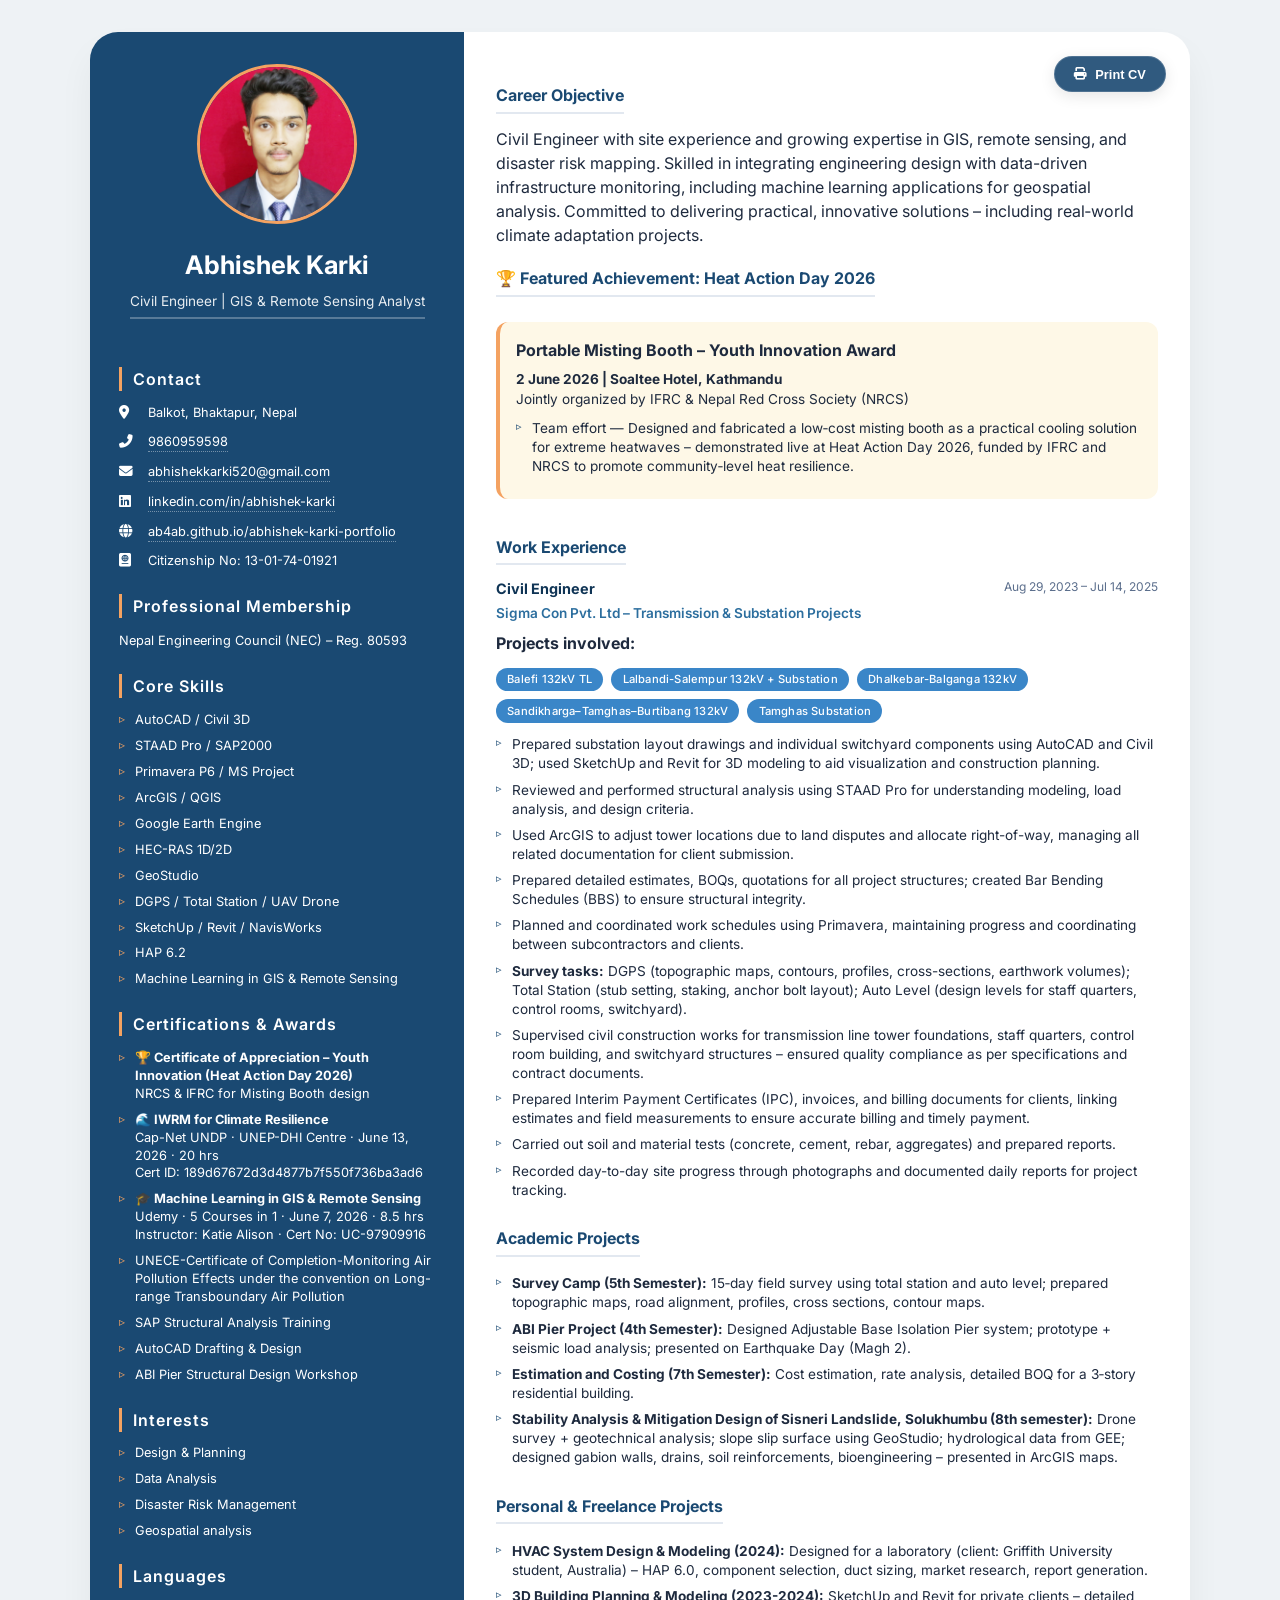
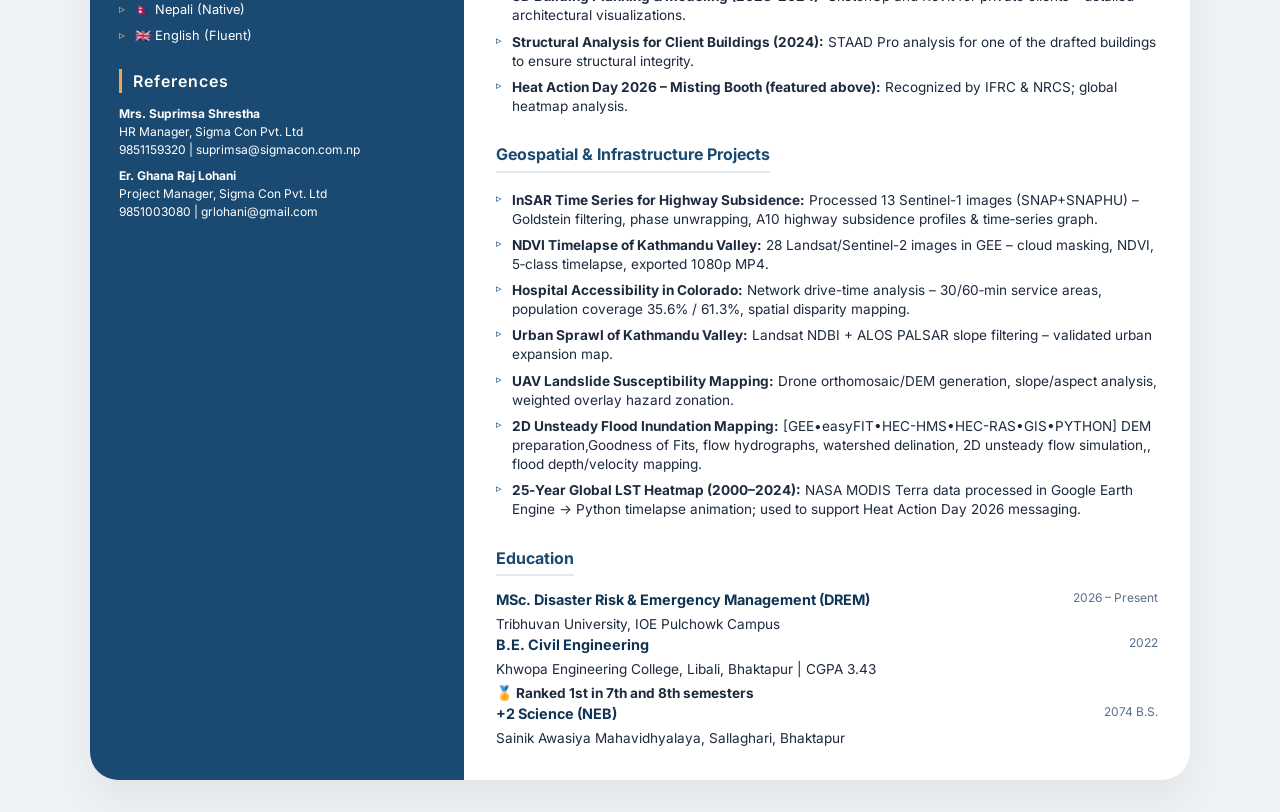
==== commit d6eb7ab4: "cv" ====
--- a/cv.html
+++ b/cv.html
@@ -233,6 +233,7 @@
         <li><strong>🏆 Certificate of Appreciation – Youth Innovation (Heat Action Day 2026)</strong><br>NRCS &amp; IFRC for Misting Booth design</li>
         <li><strong>🌊 IWRM for Climate Resilience</strong><br>Cap-Net UNDP · UNEP-DHI Centre · June 13, 2026 · 20 hrs<br>Cert ID: 189d67672d3d4877b7f550f736ba3ad6</li>
         <li><strong>🎓 Machine Learning in GIS &amp; Remote Sensing</strong><br>Udemy · 5 Courses in 1 · June 7, 2026 · 8.5 hrs<br>Instructor: Katie Alison · Cert No: UC-97909916</li>
+        <li>UNECE-Certificate of Completion-Monitoring Air Pollution Effects under the convention on Long-range Transboundary Air Pollution</li>
         <li>SAP Structural Analysis Training</li>
         <li>AutoCAD Drafting &amp; Design</li>
         <li>ABI Pier Structural Design Workshop</li>
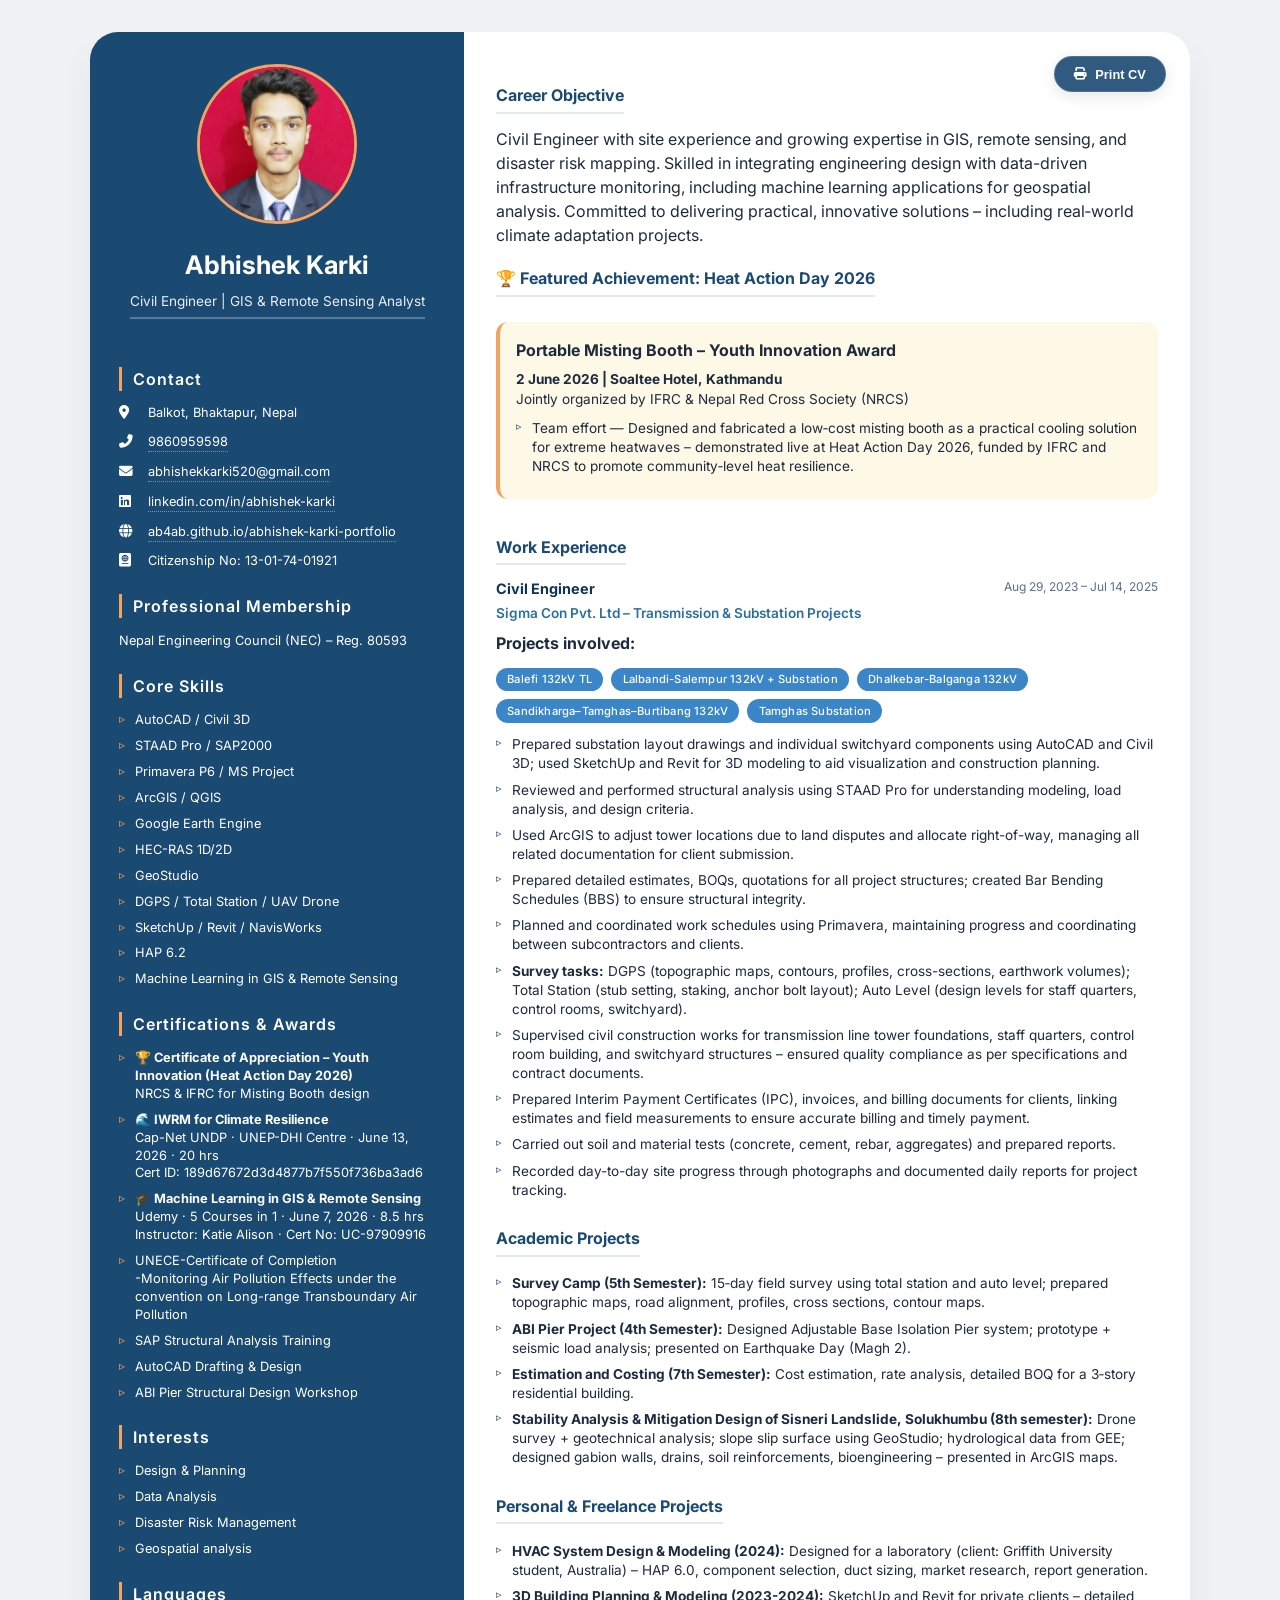
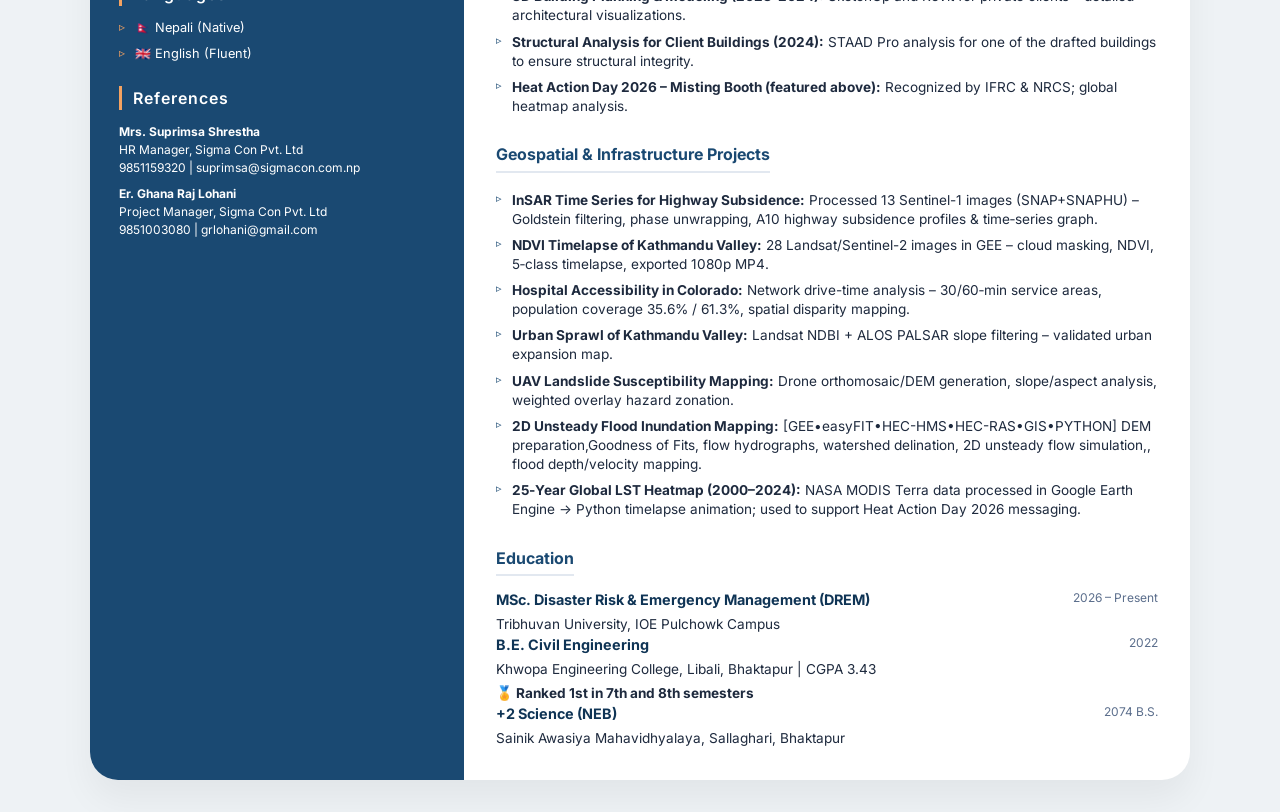
==== commit 84d54066: "cv" ====
--- a/cv.html
+++ b/cv.html
@@ -233,7 +233,7 @@
         <li><strong>🏆 Certificate of Appreciation – Youth Innovation (Heat Action Day 2026)</strong><br>NRCS &amp; IFRC for Misting Booth design</li>
         <li><strong>🌊 IWRM for Climate Resilience</strong><br>Cap-Net UNDP · UNEP-DHI Centre · June 13, 2026 · 20 hrs<br>Cert ID: 189d67672d3d4877b7f550f736ba3ad6</li>
         <li><strong>🎓 Machine Learning in GIS &amp; Remote Sensing</strong><br>Udemy · 5 Courses in 1 · June 7, 2026 · 8.5 hrs<br>Instructor: Katie Alison · Cert No: UC-97909916</li>
-        <li>UNECE-Certificate of Completion-Monitoring Air Pollution Effects under the convention on Long-range Transboundary Air Pollution</li>
+        <li><strong></strong>UNECE-Certificate of Completion</strong><br>-Monitoring Air Pollution Effects under the convention on Long-range Transboundary Air Pollution</li>
         <li>SAP Structural Analysis Training</li>
         <li>AutoCAD Drafting &amp; Design</li>
         <li>ABI Pier Structural Design Workshop</li>
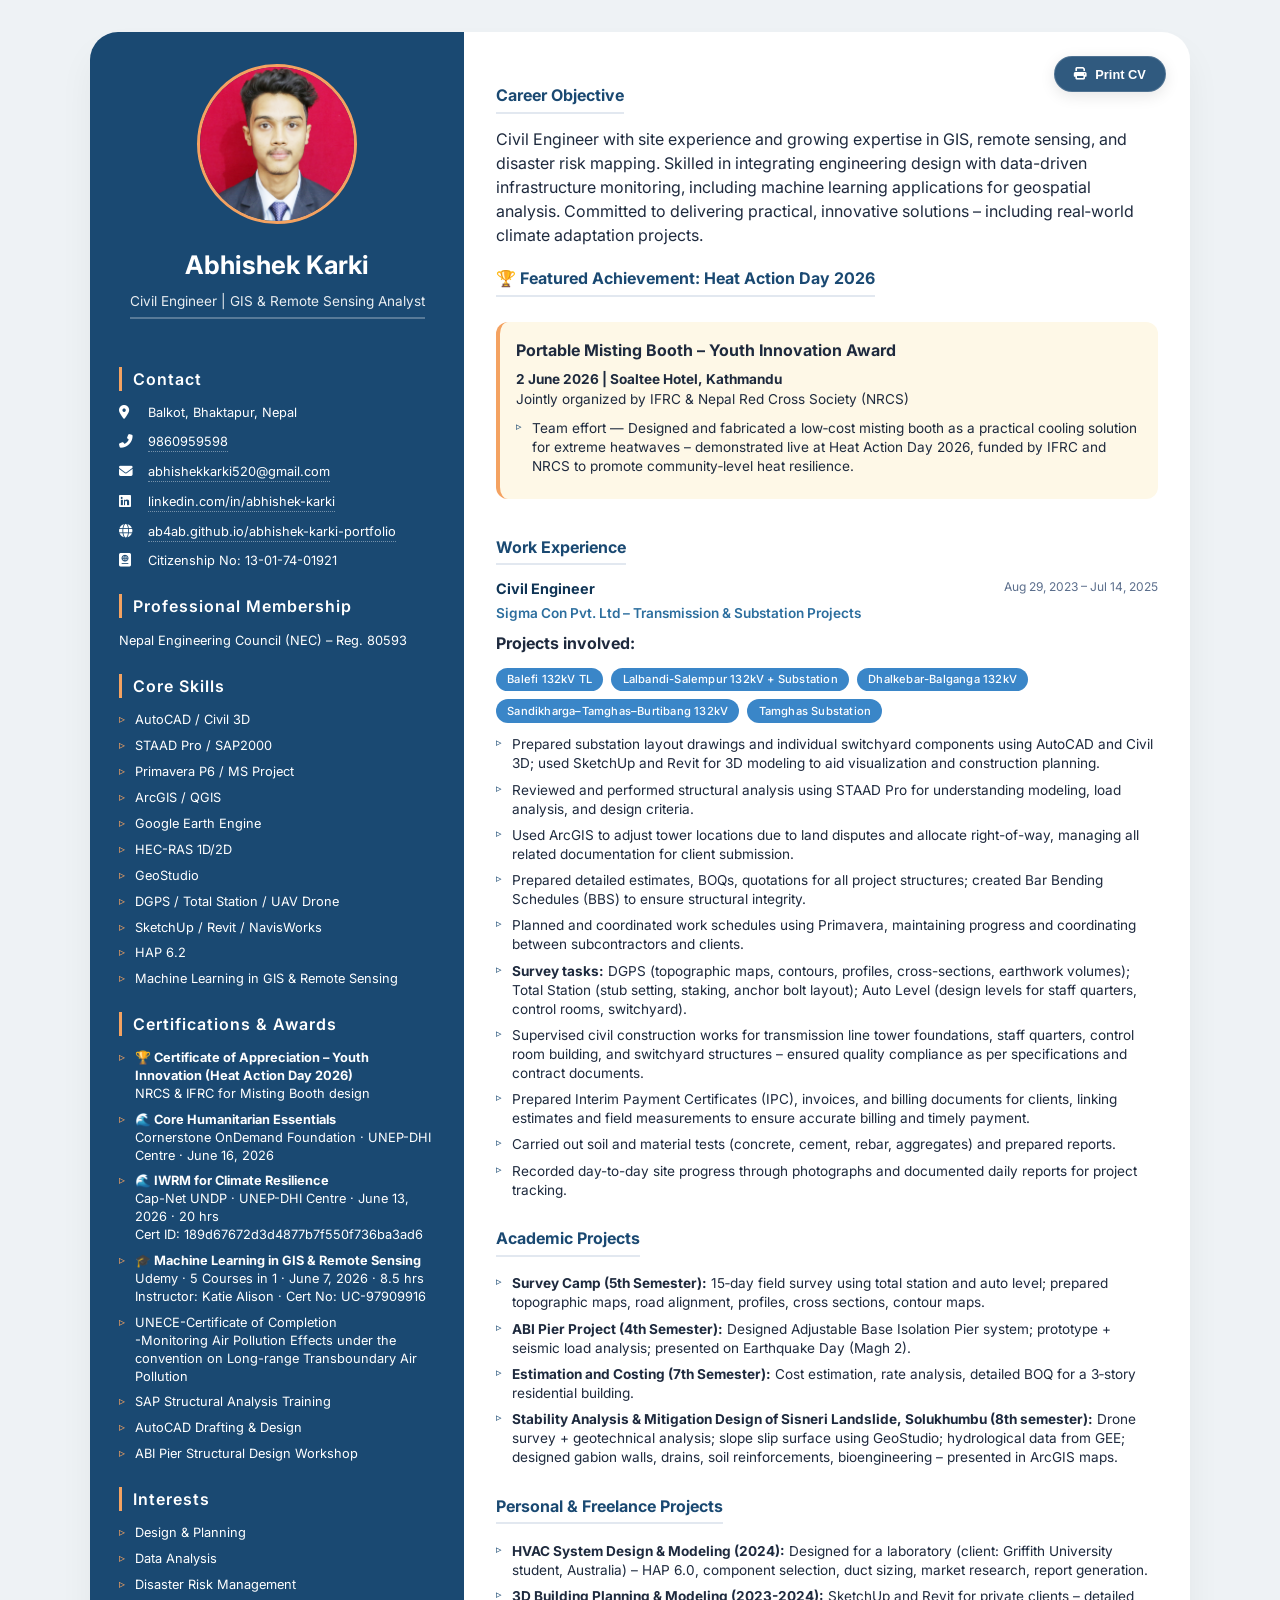
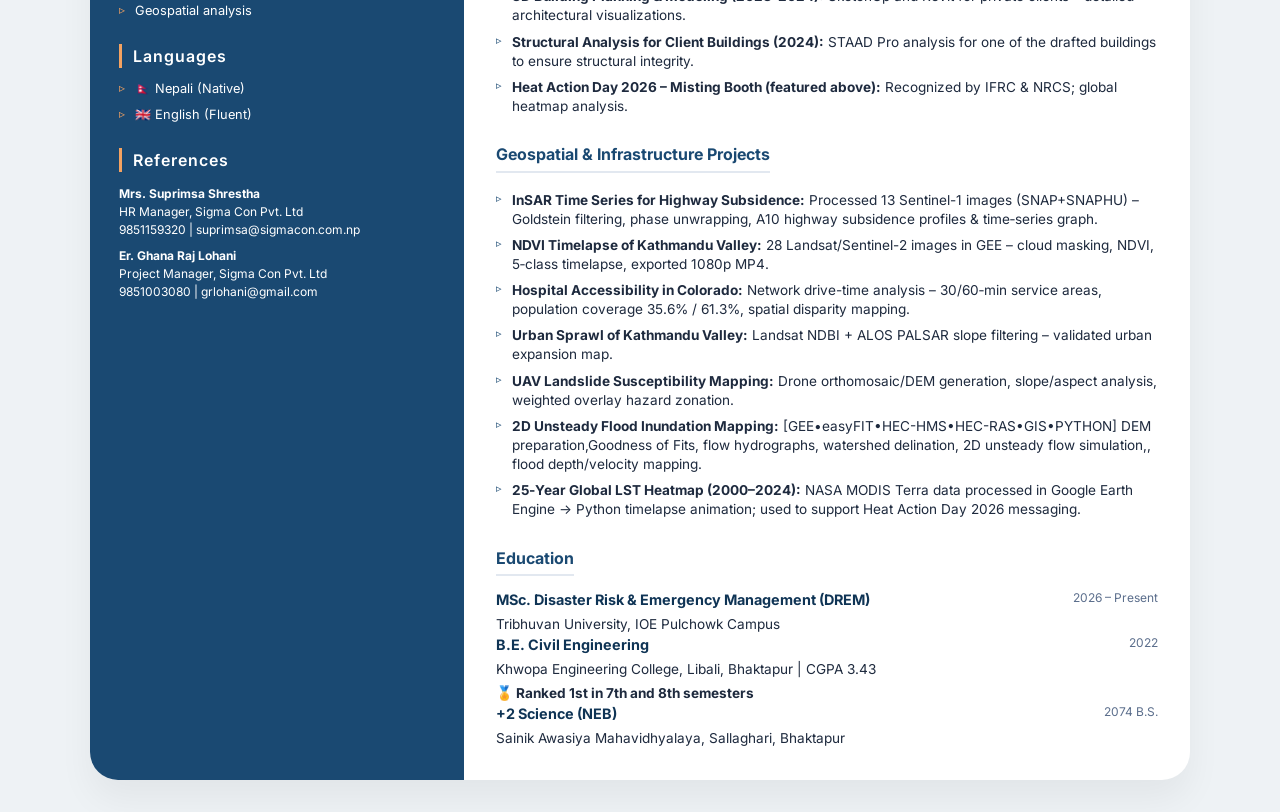
==== commit 5df1cf40: "cv" ====
--- a/cv.html
+++ b/cv.html
@@ -231,6 +231,7 @@
       <div class="section-title">Certifications &amp; Awards</div>
       <ul class="skill-list">
         <li><strong>🏆 Certificate of Appreciation – Youth Innovation (Heat Action Day 2026)</strong><br>NRCS &amp; IFRC for Misting Booth design</li>
+        <li><strong>🌊 Core Humanitarian Essentials</strong><br>Cornerstone OnDemand Foundation · UNEP-DHI Centre · June 16, 2026</li>
         <li><strong>🌊 IWRM for Climate Resilience</strong><br>Cap-Net UNDP · UNEP-DHI Centre · June 13, 2026 · 20 hrs<br>Cert ID: 189d67672d3d4877b7f550f736ba3ad6</li>
         <li><strong>🎓 Machine Learning in GIS &amp; Remote Sensing</strong><br>Udemy · 5 Courses in 1 · June 7, 2026 · 8.5 hrs<br>Instructor: Katie Alison · Cert No: UC-97909916</li>
         <li><strong></strong>UNECE-Certificate of Completion</strong><br>-Monitoring Air Pollution Effects under the convention on Long-range Transboundary Air Pollution</li>
